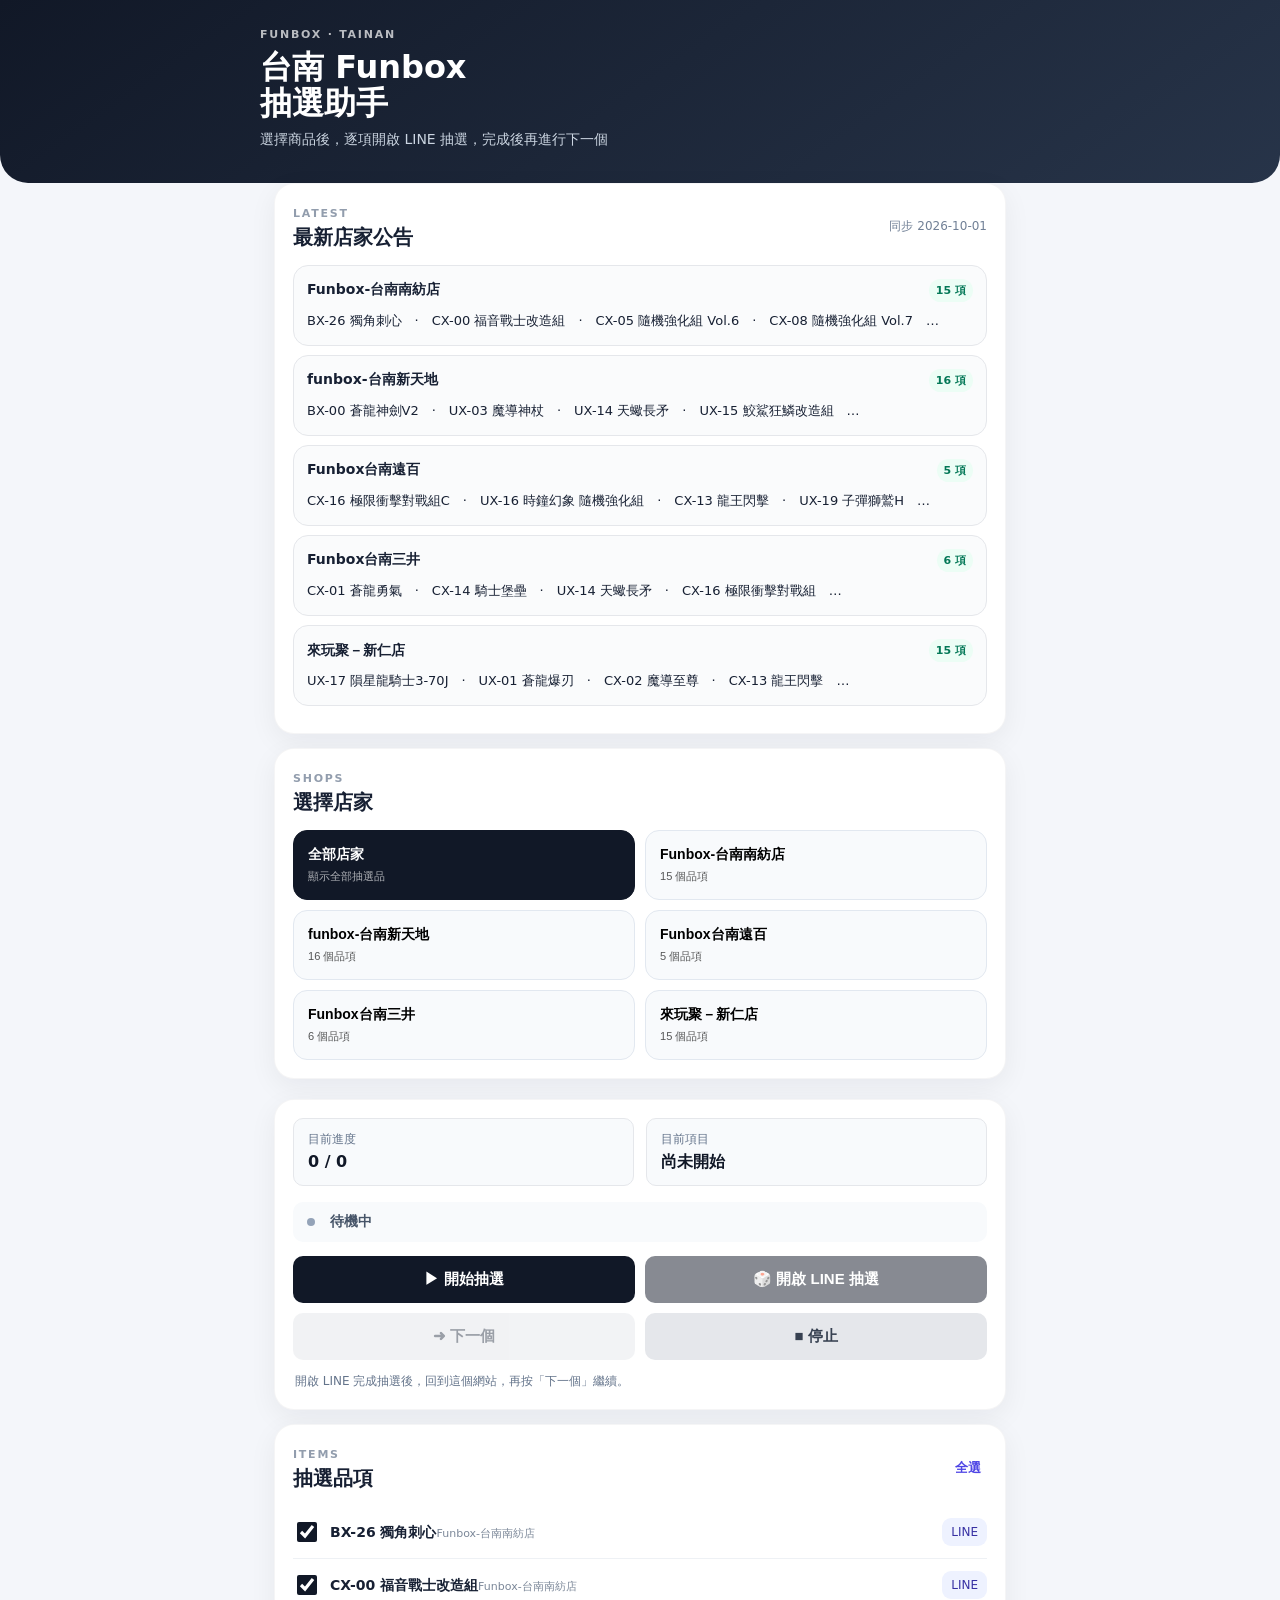
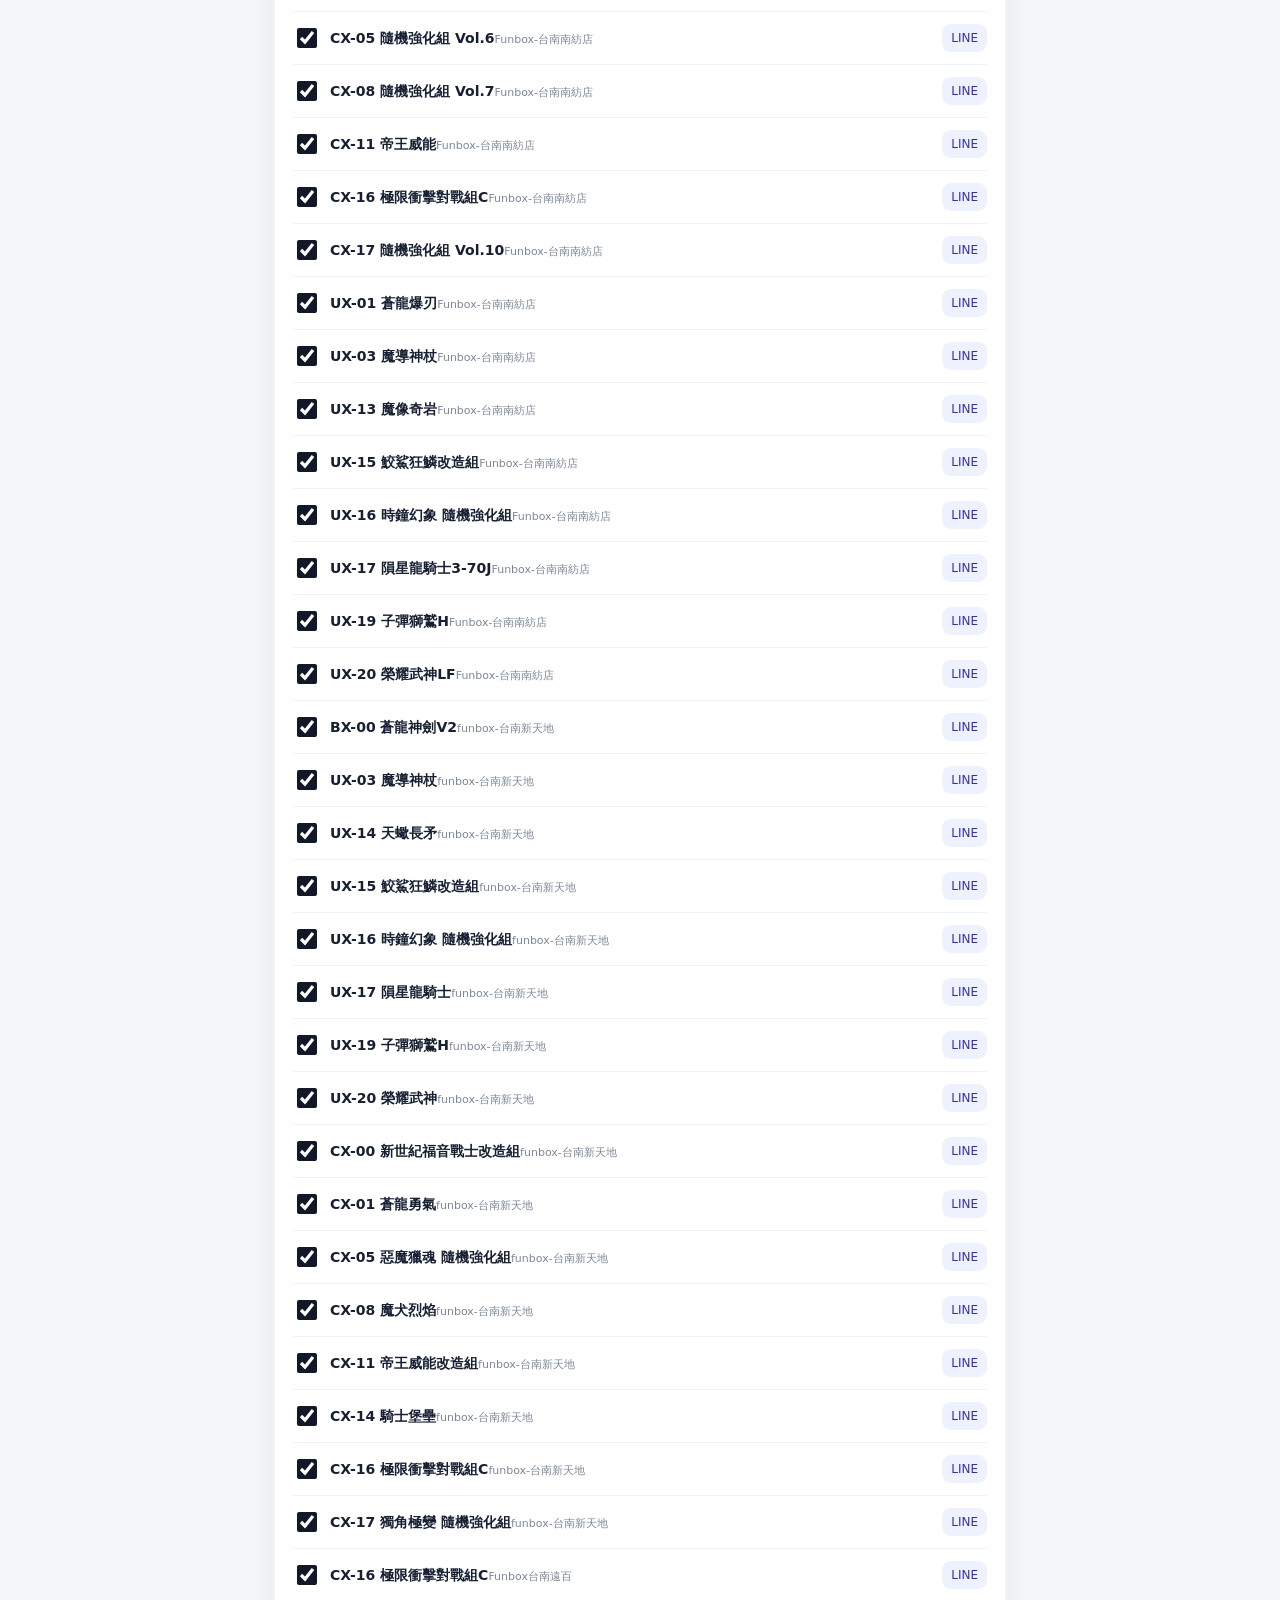
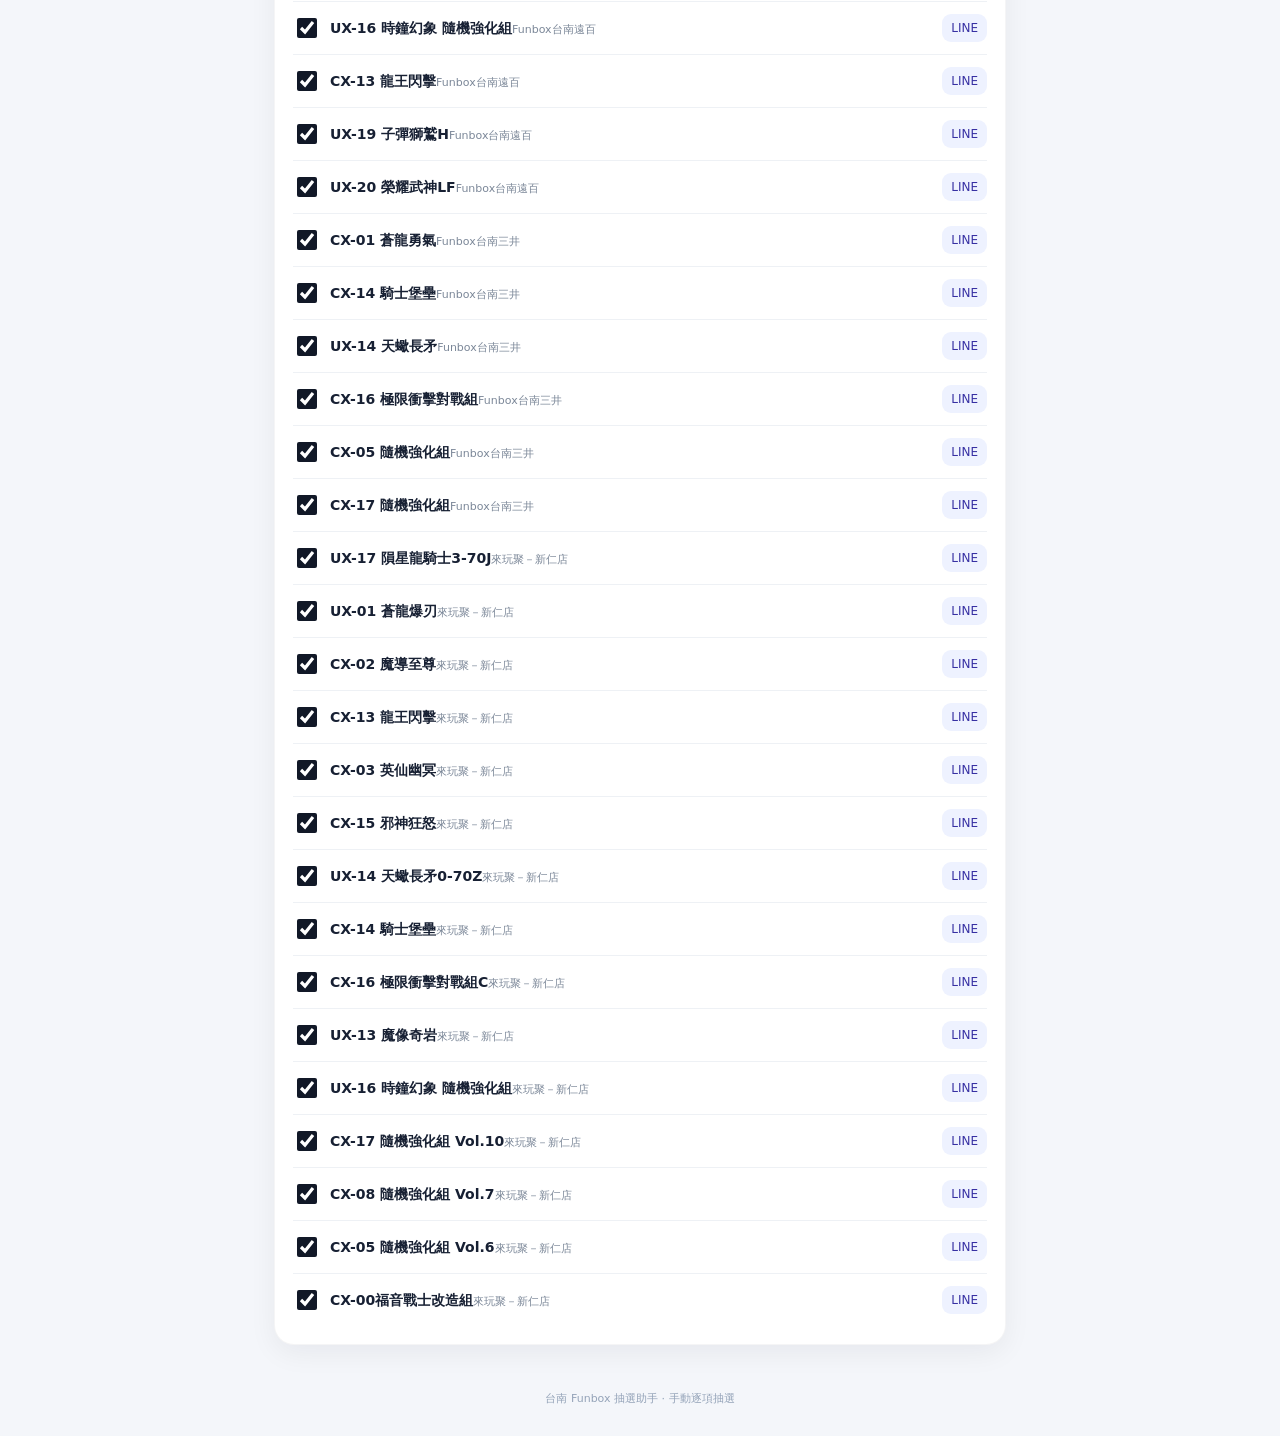
==== index.html @ a9aaa567 "Update index.html" ====
<!doctype html>
<html lang="zh-Hant">
<head>
<meta charset="utf-8">
<meta name="viewport" content="width=device-width,initial-scale=1,viewport-fit=cover">
<meta name="theme-color" content="#111827">
<title>台南 Funbox 抽選助手</title>
<link rel="stylesheet" href="assets/style.css">
</head>

<body>

<header class="hero">
  <div class="hero-inner">
    <div class="eyebrow">FUNBOX · TAINAN</div>
    <h1>台南 Funbox<br>抽選助手</h1>
    <p>選擇商品後，逐項開啟 LINE 抽選，完成後再進行下一個</p>
  </div>
</header>

<main>

  <!-- 最新公告 -->
  <section class="notice card">
    <div class="section-title">
      <div>
        <span class="kicker">LATEST</span>
        <h2>最新店家公告</h2>
      </div>
      <span id="lastSync" class="sync">讀取中…</span>
    </div>

    <div id="posts"></div>
  </section>


  <!-- 選擇店家 -->
  <section class="card">
    <div class="section-title">
      <div>
        <span class="kicker">SHOPS</span>
        <h2>選擇店家</h2>
      </div>
    </div>

    <div id="shops" class="shop-grid"></div>
  </section>


  <!-- 抽選控制區 -->
  <section class="control card">

    <div class="progress-row">

      <div>
        <span class="muted">目前進度</span>
        <strong id="progress">0 / 0</strong>
      </div>

      <div>
        <span class="muted">目前項目</span>
        <strong id="current">尚未開始</strong>
      </div>

    </div>


    <div class="status" id="status">
      <span class="dot"></span>
      待機中
    </div>


    <!-- 目前正在抽的商品 -->
    <div id="currentItem" class="current-item" hidden>

      <span class="current-label">現在要抽</span>

      <strong id="currentName">
        尚未開始
      </strong>

    </div>


    <div class="actions">

      <button id="start" class="primary">
        ▶ 開始抽選
      </button>

      <button id="openCurrent" class="primary" disabled>
        🎲 開啟 LINE 抽選
      </button>

      <button id="next" class="secondary" disabled>
        ➜ 下一個
      </button>

      <button id="stop" class="secondary">
        ■ 停止
      </button>

    </div>


    <p class="hint">
      開啟 LINE 完成抽選後，回到這個網站，再按「下一個」繼續。
    </p>

  </section>


  <!-- 商品 -->
  <section class="card">

    <div class="section-title">

      <div>
        <span class="kicker">ITEMS</span>
        <h2>抽選品項</h2>
      </div>

      <button id="selectAll" class="text-btn">
        全選
      </button>

    </div>

    <div id="items"></div>

  </section>

</main>


<footer>
  台南 Funbox 抽選助手 · 手動逐項抽選
</footer>


<script src="assets/app.js"></script>

</body>
</html>
---- assets/style.css ----
*{box-sizing:border-box} 
 
:root{ 
  font-family:system-ui,-apple-system,BlinkMacSystemFont, 
  "Noto Sans TC","Microsoft JhengHei",sans-serif; 
  color:#172033; 
  background:#f4f6fa 
} 
 
body{ 
  margin:0; 
  min-height:100vh 
} 
 
 
/* ========================= 
   Hero 
========================= */ 
 
.hero{ 
  background:linear-gradient(145deg,#111827 0%,#273449 100%); 
  color:#fff; 
  padding:calc(28px + env(safe-area-inset-top)) 18px 34px; 
  border-radius:0 0 28px 28px 
} 
 
.hero-inner{ 
  max-width:760px; 
  margin:auto 
} 
 
.hero-top{ 
  display:flex; 
  align-items:flex-start; 
  justify-content:space-between; 
  gap:20px 
} 
 
.eyebrow,.kicker{ 
  font-size:11px; 
  letter-spacing:.16em; 
  font-weight:800; 
  opacity:.7 
} 
 
.hero h1{ 
  font-size:32px; 
  line-height:1.12; 
  margin:9px 0 
} 
 
.hero p{ 
  margin:0; 
  color:#cbd5e1; 
  font-size:14px 
} 
 
 
/* ========================= 
   新增貼文按鈕 
========================= */ 
 
.add-post-btn{ 
  border:1px solid rgba(255,255,255,.22); 
  background:rgba(255,255,255,.1); 
  color:#fff; 
  border-radius:12px; 
  padding:10px 13px; 
  font-size:13px; 
  font-weight:800; 
  cursor:pointer; 
  white-space:nowrap; 
  transition:.2s 
} 
 
.add-post-btn:hover{ 
  background:rgba(255,255,255,.18); 
  transform:translateY(-1px) 
} 
 
.add-post-btn:active{ 
  transform:translateY(0) 
} 
 
 
/* ========================= 
   Main 
========================= */ 
 
main{ 
  max-width:760px; 
  margin:-14px auto 0; 
  padding:0 14px 32px 
} 
 
.card{ 
  background:#fff; 
  border-radius:20px; 
  padding:18px; 
  margin:14px 0; 
  box-shadow:0 8px 28px rgba(15,23,42,.06); 
  border:1px solid rgba(15,23,42,.04) 
} 
 
.section-title{ 
  display:flex; 
  align-items:center; 
  justify-content:space-between; 
  gap:10px; 
  margin-bottom:14px 
} 
 
.section-title h2{ 
  font-size:20px; 
  margin:3px 0 0 
} 
 
.kicker{ 
  color:#64748b 
} 
 
.sync,.muted,.hint{ 
  color:#718096; 
  font-size:12px 
} 
 
 
/* ========================= 
   店家 
========================= */ 
 
.shop-grid{ 
  display:grid; 
  grid-template-columns:1fr 1fr; 
  gap:10px 
} 
 
.shop-btn{ 
  border:1px solid #e2e8f0; 
  background:#f8fafc; 
  border-radius:14px; 
  padding:14px; 
  text-align:left; 
  cursor:pointer; 
  min-height:70px 
} 
 
.shop-btn.active{ 
  border-color:#111827; 
  background:#111827; 
  color:#fff 
} 
 
.shop-btn strong{ 
  display:block; 
  font-size:14px 
} 
 
.shop-btn small{ 
  display:block; 
  margin-top:5px; 
  opacity:.65 
} 
 
 
/* ========================= 
   Facebook 貼文 
========================= */ 
 
.post{ 
  border:1px solid #e5e7eb; 
  border-radius:15px; 
  padding:13px; 
  margin:9px 0; 
  background:#fafbfc 
} 
 
.post-head{ 
  display:flex; 
  justify-content:space-between; 
  gap:8px; 
  align-items:center 
} 
 
.post-head strong{ 
  font-size:14px 
} 
 
.badge{ 
  font-size:11px; 
  padding:4px 7px; 
  border-radius:999px; 
  background:#ecfdf5; 
  color:#047857; 
  font-weight:700; 
  white-space:nowrap 
} 
 
.post-content{ 
  margin-top:10px; 
  font-size:14px; 
  line-height:1.7; 
  white-space:pre-wrap; 
  word-break:break-word 
} 
 
.post-image{ 
  display:block; 
  width:100%; 
  max-height:420px; 
  object-fit:cover; 
  border-radius:12px; 
  margin-top:12px 
} 
 
.facebook-link{ 
  display:inline-block; 
  margin-top:12px; 
  text-decoration:none; 
  background:#eef2ff; 
  color:#3730a3; 
  padding:8px 11px; 
  border-radius:9px; 
  font-size:12px; 
  font-weight:700 
} 
 
.facebook-link:hover{ 
  background:#e0e7ff 
} 
 
.post-items{ 
  margin-top:8px; 
  font-size:13px; 
  line-height:1.7 
} 
 
 
/* ========================= 
   抽選品項 
========================= */ 
 
.item{ 
  display:flex; 
  gap:10px; 
  align-items:center; 
  border-bottom:1px solid #eef1f5; 
  padding:12px 0 
} 
 
.item:last-child{ 
  border-bottom:0 
} 
 
.item input{ 
  width:20px; 
  height:20px; 
  accent-color:#111827 
} 
 
.item-main{ 
  flex:1; 
  min-width:0 
} 
 
.item-name{ 
  font-size:14px; 
  font-weight:700 
} 
 
.item-shop{ 
  font-size:11px; 
  color:#7b8798; 
  margin-top:2px 
} 
 
.line-link{ 
  font-size:12px; 
  text-decoration:none; 
  background:#eef2ff; 
  color:#3730a3; 
  padding:7px 9px; 
  border-radius:9px; 
  white-space:nowrap 
} 
 
.text-btn{ 
  border:0; 
  background:none; 
  color:#4f46e5; 
  font-weight:700; 
  cursor:pointer 
} 
 
 
/* ========================= 
   抽選控制 
========================= */ 
 
.progress-row{ 
  display:grid; 
  grid-template-columns:1fr 1.5fr; 
  gap:12px 
} 
 
.progress-row strong{ 
  display:block; 
  font-size:15px; 
  margin-top:4px; 
  white-space:nowrap; 
  overflow:hidden; 
  text-overflow:ellipsis 
} 
 
.status{ 
  margin:16px 0; 
  padding:11px 12px; 
  background:#f8fafc; 
  border-radius:12px; 
  font-size:13px; 
  font-weight:700 
} 
 
.dot{ 
  display:inline-block; 
  width:8px; 
  height:8px; 
  border-radius:50%; 
  background:#94a3b8; 
  margin-right:7px 
} 
 
.running .dot{ 
  background:#10b981 
} 
 
.actions{ 
  display:grid; 
  grid-template-columns:1fr 92px; 
  gap:9px 
} 
 
.actions button{ 
  border:0; 
  border-radius:13px; 
  padding:14px; 
  font-size:15px; 
  font-weight:800; 
  cursor:pointer 
} 
 
.primary{ 
  background:#111827; 
  color:#fff 
} 
 
.secondary{ 
  background:#e9edf3; 
  color:#334155 
} 
 
.hint{ 
  line-height:1.6; 
  margin-bottom:0 
} 
 
 
/* ========================= 
   Footer 
========================= */ 
 
footer{ 
  text-align:center; 
  padding:0 18px 30px; 
  color:#94a3b8; 
  font-size:11px 
} 
 
 
/* ========================= 
   新增貼文 Modal 
========================= */ 
 
.modal{ 
  position:fixed; 
  inset:0; 
  z-index:1000; 
  display:none; 
  align-items:center; 
  justify-content:center; 
  padding:18px 
} 
 
.modal.show{ 
  display:flex 
} 
 
.modal-backdrop{ 
  position:absolute; 
  inset:0; 
  background:rgba(15,23,42,.62); 
  backdrop-filter:blur(4px) 
} 
 
.modal-box{ 
  position:relative; 
  width:min(100%,520px); 
  max-height:90vh; 
  overflow:auto; 
  background:#fff; 
  border-radius:22px; 
  padding:20px; 
  box-shadow:0 25px 80px rgba(15,23,42,.28); 
  animation:modalIn .18s ease-out 
} 
 
@keyframes modalIn{ 
  from{ 
    opacity:0; 
    transform:translateY(10px) scale(.98) 
  } 
 
  to{ 
    opacity:1; 
    transform:translateY(0) scale(1) 
  } 
} 
 
.modal-header{ 
  display:flex; 
  align-items:flex-start; 
  justify-content:space-between; 
  gap:12px; 
  margin-bottom:18px 
} 
 
.modal-header h2{ 
  margin:4px 0 0; 
  font-size:21px 
} 
 
.modal-close{ 
  border:0; 
  background:#f1f5f9; 
  color:#334155; 
  width:36px; 
  height:36px; 
  border-radius:10px; 
  font-size:25px; 
  line-height:1; 
  cursor:pointer 
} 
 
#postForm{ 
  display:flex; 
  flex-direction:column; 
  gap:14px 
} 
 
#postForm label{ 
  display:flex; 
  flex-direction:column; 
  gap:7px 
} 
 
#postForm label span{ 
  font-size:13px; 
  font-weight:800; 
  color:#334155 
} 
 
#postForm input, 
#postForm select, 
#postForm textarea{ 
  width:100%; 
  border:1px solid #dbe1ea; 
  background:#f8fafc; 
  color:#172033; 
  border-radius:11px; 
  padding:11px 12px; 
  font:inherit; 
  font-size:14px; 
  outline:none 
} 
 
#postForm textarea{ 
  resize:vertical; 
  min-height:130px; 
  line-height:1.6 
} 
 
#postForm input:focus, 
#postForm select:focus, 
#postForm textarea:focus{ 
  border-color:#64748b; 
  background:#fff; 
  box-shadow:0 0 0 3px rgba(100,116,139,.1) 
} 
 
.modal-actions{ 
  display:grid; 
  grid-template-columns:1fr 1fr; 
  gap:9px; 
  margin-top:4px 
} 
 
.modal-actions button{ 
  border:0; 
  border-radius:12px; 
  padding:13px; 
  font-size:14px; 
  font-weight:800; 
  cursor:pointer 
} 
 
 
/* ========================= 
   手機版 
========================= */ 
 
@media(max-width:600px){ 
 
  .hero-top{ 
    flex-direction:column; 
    gap:16px 
  } 
 
  .add-post-btn{ 
    align-self:flex-start 
  } 
 
} 
 
@media(max-width:430px){ 
 
  .hero h1{ 
    font-size:29px 
  } 
 
  .shop-grid{ 
    grid-template-columns:1fr 
  } 
 
  .card{ 
    padding:15px 
  } 
 
  .line-link{ 
    padding:6px 7px 
  } 
 
  .modal{ 
    padding:10px 
  } 
 
  .modal-box{ 
    border-radius:18px; 
    padding:16px 
  } 
 
} 
/* ========================= 
   簡潔版抽選品項 
========================= */ 
 
.simple-items { 
  display: flex; 
  flex-direction: column; 
  gap: 8px; 
} 
 
/* 單一品項 */ 
.simple-items label, 
.simple-items .item { 
  display: flex; 
  align-items: center; 
  gap: 12px; 
 
  padding: 13px 15px; 
 
  background: #f8fafc; 
  border: 1px solid #e5e7eb; 
  border-radius: 10px; 
 
  cursor: pointer; 
 
  transition: 
    background .15s ease, 
    border-color .15s ease; 
} 
 
/* 滑鼠移上去 */ 
.simple-items label:hover, 
.simple-items .item:hover { 
  background: #f1f5f9; 
  border-color: #cbd5e1; 
} 
 
/* Checkbox */ 
.simple-items input[type="checkbox"] { 
  width: 18px; 
  height: 18px; 
 
  margin: 0; 
 
  cursor: pointer; 
  accent-color: #111827; 
} 
 
/* 品項名稱 */ 
.simple-items label span, 
.simple-items .item span { 
  font-size: 15px; 
  font-weight: 500; 
  color: #1f2937; 
 
  line-height: 1.4; 
} 
 
/* 已選取 */ 
.simple-items label:has(input:checked), 
.simple-items .item:has(input:checked) { 
  background: #f1f5f9; 
  border-color: #94a3b8; 
} 
 
 
/* ========================= 
   自動抽選區塊 
========================= */ 
 
.control.card { 
  margin-top: 20px; 
} 
 
.control .section-title { 
  margin-bottom: 18px; 
} 
 
 
/* 進度資訊 */ 
.progress-row { 
  display: grid; 
  grid-template-columns: 1fr 1fr; 
  gap: 12px; 
  margin-bottom: 15px; 
} 
 
.progress-row > div { 
  padding: 12px 14px; 
  background: #f8fafc; 
  border-radius: 10px; 
  border: 1px solid #e5e7eb; 
} 
 
.progress-row .muted { 
  display: block; 
  font-size: 12px; 
  color: #64748b; 
  margin-bottom: 4px; 
} 
 
.progress-row strong { 
  display: block; 
  font-size: 16px; 
  color: #111827; 
} 
 
 
/* 狀態 */ 
.status { 
  display: flex; 
  align-items: center; 
  gap: 8px; 
 
  padding: 11px 14px; 
 
  background: #f8fafc; 
  border-radius: 10px; 
 
  font-size: 14px; 
  color: #475569; 
 
  margin-bottom: 14px; 
} 
 
.status .dot { 
  width: 8px; 
  height: 8px; 
  border-radius: 50%; 
  background: #94a3b8; 
} 
 
 
/* 按鈕 */ 
.actions { 
  display: grid; 
  grid-template-columns: 1fr 1fr; 
  gap: 10px; 
} 
 
.actions button { 
  min-height: 46px; 
  border-radius: 10px; 
  border: none; 
 
  font-size: 15px; 
  font-weight: 600; 
 
  cursor: pointer; 
} 
 
.actions .primary { 
  background: #111827; 
  color: white; 
} 
 
.actions .secondary { 
  background: #e5e7eb; 
  color: #374151; 
} 
 
.actions button:disabled { 
  opacity: .5; 
  cursor: not-allowed; 
} 
 
 
/* 提示文字 */ 
.hint { 
  margin: 12px 2px 0; 
 
  font-size: 12px; 
  line-height: 1.6; 
 
  color: #64748b; 
} 
 
 
/* ========================= 
   手機版 
========================= */ 
 
@media (max-width: 600px) { 
 
  .progress-row { 
    grid-template-columns: 1fr 1fr; 
  } 
 
  .actions { 
    grid-template-columns: 1fr; 
  } 
 
  .simple-items label, 
  .simple-items .item { 
    padding: 12px; 
  } 
 
}
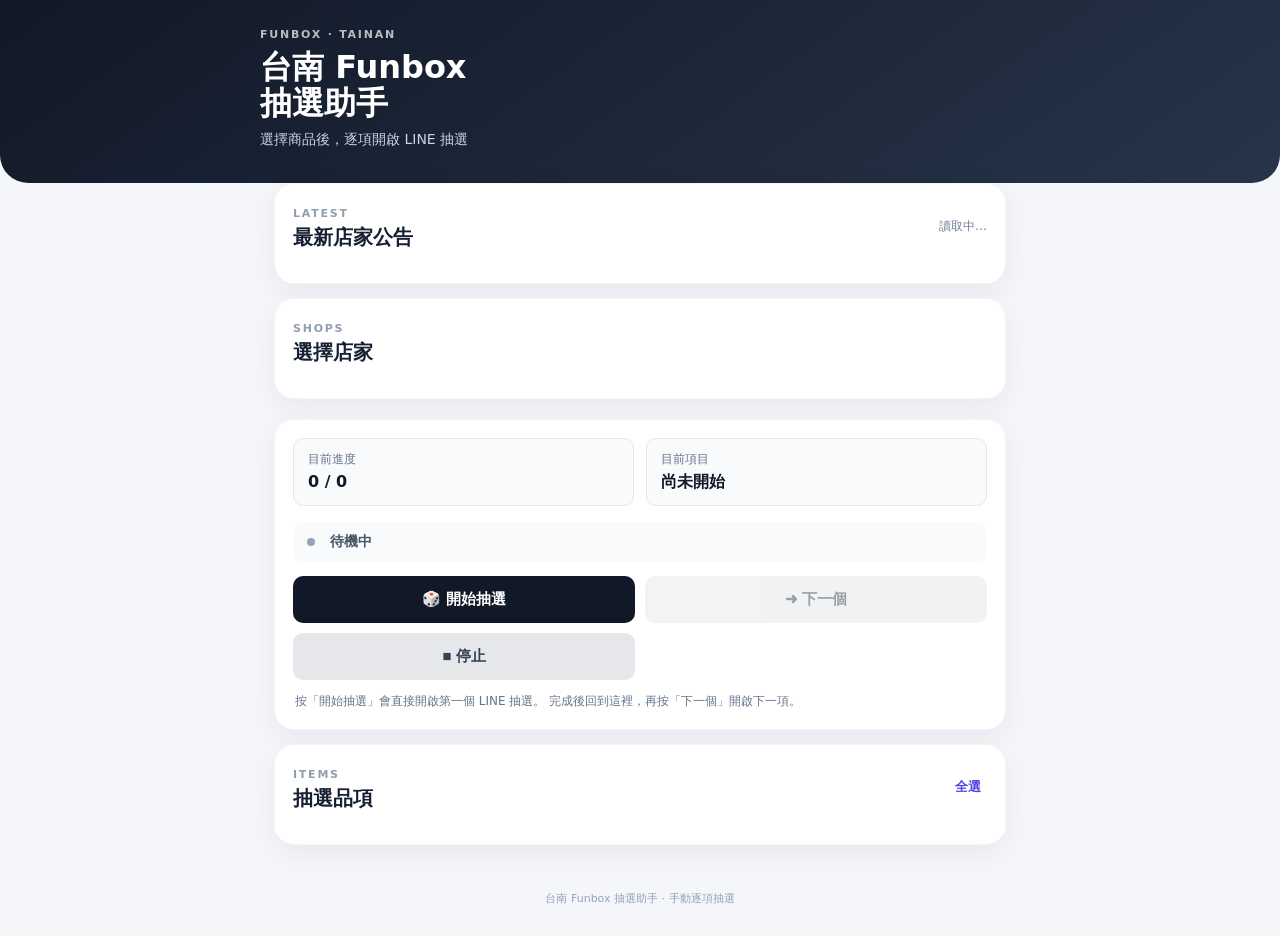
==== commit e9059c13: "Update index.html" ====
--- a/index.html
+++ b/index.html
@@ -1,145 +1,277 @@
 <!doctype html>
 <html lang="zh-Hant">
+
 <head>
-<meta charset="utf-8">
-<meta name="viewport" content="width=device-width,initial-scale=1,viewport-fit=cover">
-<meta name="theme-color" content="#111827">
-<title>台南 Funbox 抽選助手</title>
-<link rel="stylesheet" href="assets/style.css">
+  <meta charset="utf-8">
+
+  <meta
+    name="viewport"
+    content="width=device-width,initial-scale=1,viewport-fit=cover"
+  >
+
+  <meta name="theme-color" content="#111827">
+
+  <title>台南 Funbox 抽選助手</title>
+
+  <link rel="stylesheet" href="assets/style.css">
 </head>
 
+
 <body>
 
-<header class="hero">
-  <div class="hero-inner">
-    <div class="eyebrow">FUNBOX · TAINAN</div>
-    <h1>台南 Funbox<br>抽選助手</h1>
-    <p>選擇商品後，逐項開啟 LINE 抽選，完成後再進行下一個</p>
-  </div>
-</header>
-
-<main>
-
-  <!-- 最新公告 -->
-  <section class="notice card">
-    <div class="section-title">
-      <div>
-        <span class="kicker">LATEST</span>
-        <h2>最新店家公告</h2>
-      </div>
-      <span id="lastSync" class="sync">讀取中…</span>
+  <!-- =========================
+       頂部
+  ========================== -->
+  <header class="hero">
+
+    <div class="hero-inner">
+
+      <div class="eyebrow">
+        FUNBOX · TAINAN
+      </div>
+
+      <h1>
+        台南 Funbox<br>
+        抽選助手
+      </h1>
+
+      <p>
+        選擇商品後，逐項開啟 LINE 抽選
+      </p>
+
     </div>
 
-    <div id="posts"></div>
-  </section>
-
-
-  <!-- 選擇店家 -->
-  <section class="card">
-    <div class="section-title">
-      <div>
-        <span class="kicker">SHOPS</span>
-        <h2>選擇店家</h2>
-      </div>
-    </div>
-
-    <div id="shops" class="shop-grid"></div>
-  </section>
-
-
-  <!-- 抽選控制區 -->
-  <section class="control card">
-
-    <div class="progress-row">
-
-      <div>
-        <span class="muted">目前進度</span>
-        <strong id="progress">0 / 0</strong>
-      </div>
-
-      <div>
-        <span class="muted">目前項目</span>
-        <strong id="current">尚未開始</strong>
-      </div>
-
-    </div>
-
-
-    <div class="status" id="status">
-      <span class="dot"></span>
-      待機中
-    </div>
-
-
-    <!-- 目前正在抽的商品 -->
-    <div id="currentItem" class="current-item" hidden>
-
-      <span class="current-label">現在要抽</span>
-
-      <strong id="currentName">
-        尚未開始
-      </strong>
-
-    </div>
-
-
-    <div class="actions">
-
-      <button id="start" class="primary">
-        ▶ 開始抽選
-      </button>
-
-      <button id="openCurrent" class="primary" disabled>
-        🎲 開啟 LINE 抽選
-      </button>
-
-      <button id="next" class="secondary" disabled>
-        ➜ 下一個
-      </button>
-
-      <button id="stop" class="secondary">
-        ■ 停止
-      </button>
-
-    </div>
-
-
-    <p class="hint">
-      開啟 LINE 完成抽選後，回到這個網站，再按「下一個」繼續。
-    </p>
-
-  </section>
-
-
-  <!-- 商品 -->
-  <section class="card">
-
-    <div class="section-title">
-
-      <div>
-        <span class="kicker">ITEMS</span>
-        <h2>抽選品項</h2>
-      </div>
-
-      <button id="selectAll" class="text-btn">
-        全選
-      </button>
-
-    </div>
-
-    <div id="items"></div>
-
-  </section>
-
-</main>
-
-
-<footer>
-  台南 Funbox 抽選助手 · 手動逐項抽選
-</footer>
-
-
-<script src="assets/app.js"></script>
+  </header>
+
+
+
+  <main>
+
+
+    <!-- =========================
+         最新店家公告
+    ========================== -->
+    <section class="notice card">
+
+      <div class="section-title">
+
+        <div>
+          <span class="kicker">
+            LATEST
+          </span>
+
+          <h2>
+            最新店家公告
+          </h2>
+        </div>
+
+        <span
+          id="lastSync"
+          class="sync"
+        >
+          讀取中…
+        </span>
+
+      </div>
+
+
+      <div id="posts"></div>
+
+    </section>
+
+
+
+    <!-- =========================
+         選擇店家
+    ========================== -->
+    <section class="card">
+
+      <div class="section-title">
+
+        <div>
+          <span class="kicker">
+            SHOPS
+          </span>
+
+          <h2>
+            選擇店家
+          </h2>
+        </div>
+
+      </div>
+
+
+      <div
+        id="shops"
+        class="shop-grid"
+      ></div>
+
+    </section>
+
+
+
+    <!-- =========================
+         抽選控制區
+    ========================== -->
+    <section class="control card">
+
+
+      <!-- 進度 -->
+      <div class="progress-row">
+
+        <div>
+
+          <span class="muted">
+            目前進度
+          </span>
+
+          <strong id="progress">
+            0 / 0
+          </strong>
+
+        </div>
+
+
+        <div>
+
+          <span class="muted">
+            目前項目
+          </span>
+
+          <strong id="current">
+            尚未開始
+          </strong>
+
+        </div>
+
+      </div>
+
+
+
+      <!-- 狀態 -->
+      <div
+        class="status"
+        id="status"
+      >
+
+        <span class="dot"></span>
+
+        待機中
+
+      </div>
+
+
+
+      <!-- 操作按鈕 -->
+      <div class="actions">
+
+
+        <!--
+          按這顆：
+          直接開第一個 LINE
+        -->
+        <button
+          id="start"
+          class="primary"
+        >
+          🎲 開始抽選
+        </button>
+
+
+        <!--
+          回到網站後：
+          按這顆直接開下一個 LINE
+        -->
+        <button
+          id="next"
+          class="secondary"
+          disabled
+        >
+          ➜ 下一個
+        </button>
+
+
+        <!-- 停止目前流程 -->
+        <button
+          id="stop"
+          class="secondary"
+        >
+          ■ 停止
+        </button>
+
+      </div>
+
+
+
+      <!-- 使用說明 -->
+      <p class="hint">
+
+        按「開始抽選」會直接開啟第一個 LINE 抽選。
+        完成後回到這裡，再按「下一個」開啟下一項。
+
+      </p>
+
+    </section>
+
+
+
+    <!-- =========================
+         抽選品項
+    ========================== -->
+    <section class="card">
+
+
+      <div class="section-title">
+
+        <div>
+
+          <span class="kicker">
+            ITEMS
+          </span>
+
+          <h2>
+            抽選品項
+          </h2>
+
+        </div>
+
+
+        <button
+          id="selectAll"
+          class="text-btn"
+        >
+          全選
+        </button>
+
+      </div>
+
+
+
+      <div id="items"></div>
+
+    </section>
+
+
+  </main>
+
+
+
+  <!-- =========================
+       頁尾
+  ========================== -->
+  <footer>
+
+    台南 Funbox 抽選助手 · 手動逐項抽選
+
+  </footer>
+
+
+
+  <!-- =========================
+       JavaScript
+  ========================== -->
+  <script src="assets/app.js"></script>
 
 </body>
+
 </html>
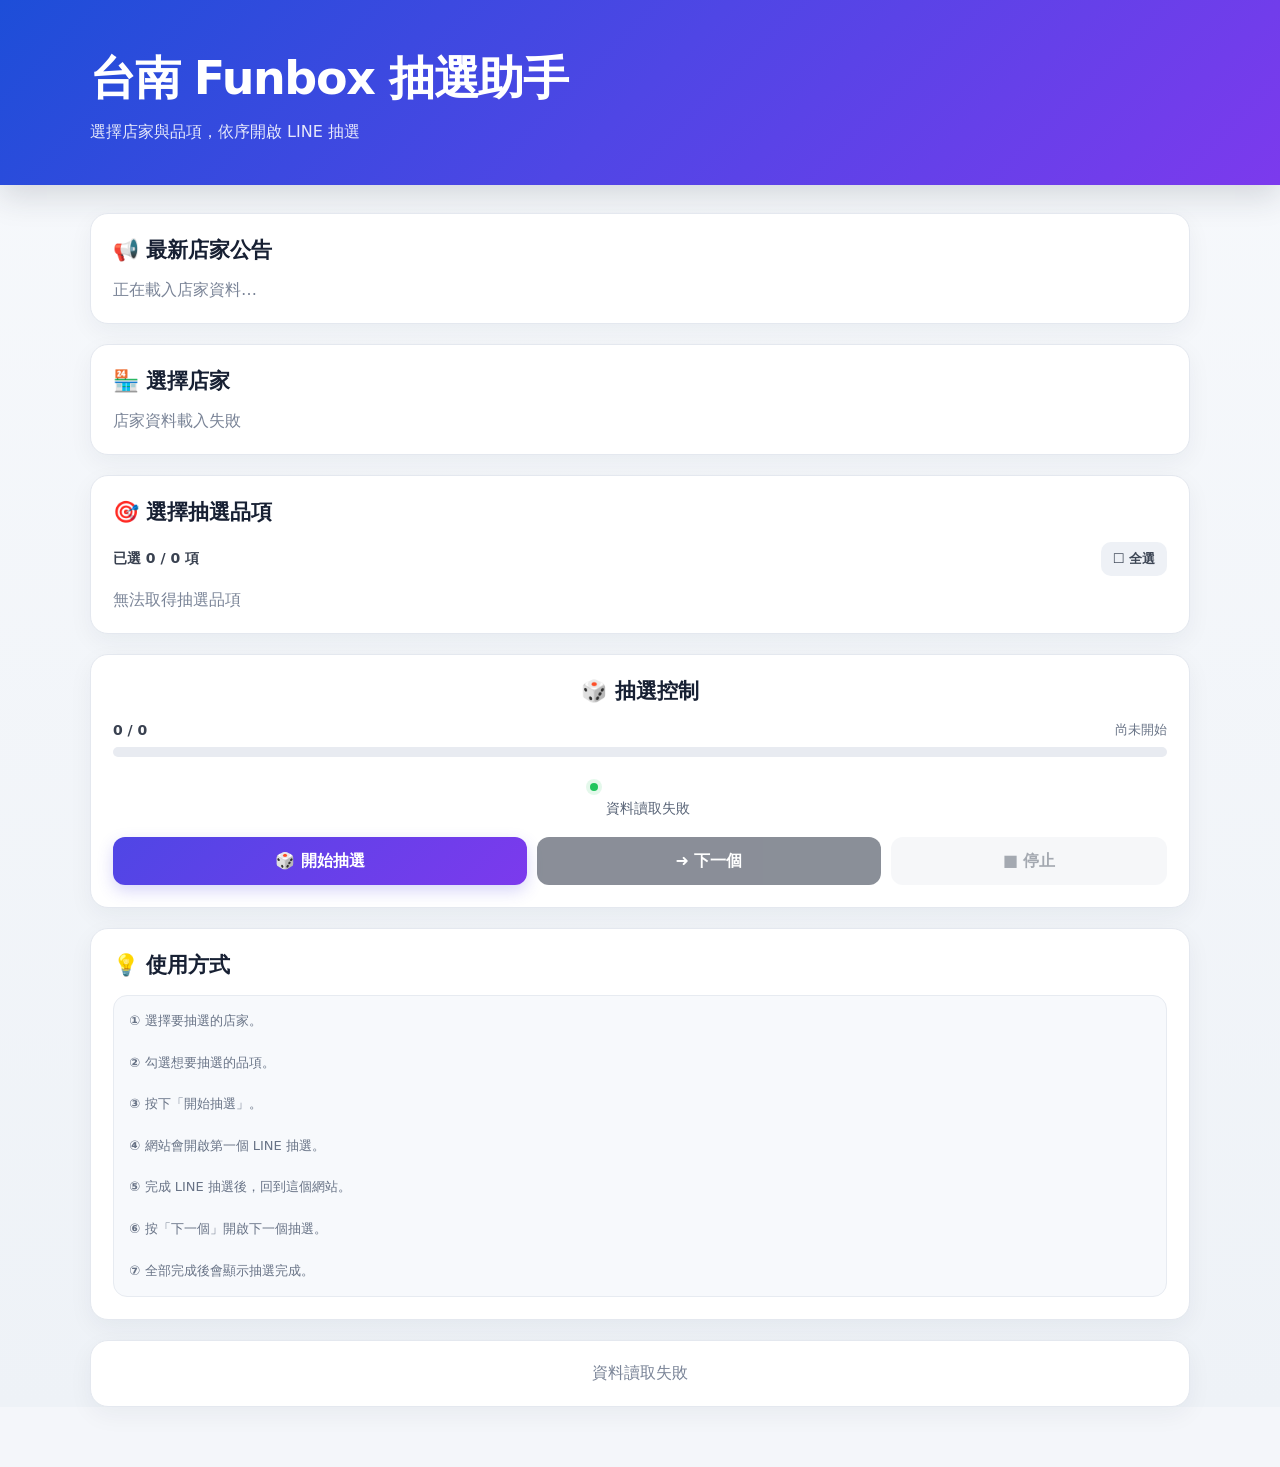
==== commit bfdab5d3: "Update index.html" ====
--- a/index.html
+++ b/index.html
@@ -1,276 +1,345 @@
-<!doctype html>
+<!DOCTYPE html>
 <html lang="zh-Hant">
 
 <head>
-  <meta charset="utf-8">
-
-  <meta
-    name="viewport"
-    content="width=device-width,initial-scale=1,viewport-fit=cover"
-  >
-
-  <meta name="theme-color" content="#111827">
-
-  <title>台南 Funbox 抽選助手</title>
-
-  <link rel="stylesheet" href="assets/style.css">
+
+    <meta charset="UTF-8">
+
+    <meta
+        name="viewport"
+        content="width=device-width, initial-scale=1.0"
+    >
+
+    <meta
+        name="theme-color"
+        content="#4f46e5"
+    >
+
+    <meta
+        name="description"
+        content="台南 Funbox 抽選助手，快速整理各店家 LINE 抽選連結。"
+    >
+
+    <title>台南 Funbox 抽選助手</title>
+
+    <link
+        rel="stylesheet"
+        href="assets/style.css"
+    >
+
 </head>
 
 
 <body>
 
-  <!-- =========================
-       頂部
-  ========================== -->
-  <header class="hero">
-
-    <div class="hero-inner">
-
-      <div class="eyebrow">
-        FUNBOX · TAINAN
-      </div>
-
-      <h1>
-        台南 Funbox<br>
-        抽選助手
-      </h1>
-
-      <p>
-        選擇商品後，逐項開啟 LINE 抽選
-      </p>
-
-    </div>
-
-  </header>
-
-
-
-  <main>
-
-
-    <!-- =========================
-         最新店家公告
-    ========================== -->
-    <section class="notice card">
-
-      <div class="section-title">
-
-        <div>
-          <span class="kicker">
-            LATEST
-          </span>
-
-          <h2>
-            最新店家公告
-          </h2>
+
+    <!-- =====================================================
+         Hero
+    ====================================================== -->
+
+    <header class="hero">
+
+        <div class="hero-inner">
+
+            <h1>
+                台南 Funbox 抽選助手
+            </h1>
+
+            <p>
+                選擇店家與品項，依序開啟 LINE 抽選
+            </p>
+
         </div>
 
-        <span
-          id="lastSync"
-          class="sync"
-        >
-          讀取中…
-        </span>
-
-      </div>
-
-
-      <div id="posts"></div>
-
-    </section>
-
-
-
-    <!-- =========================
-         選擇店家
-    ========================== -->
-    <section class="card">
-
-      <div class="section-title">
-
-        <div>
-          <span class="kicker">
-            SHOPS
-          </span>
-
-          <h2>
-            選擇店家
-          </h2>
-        </div>
-
-      </div>
-
-
-      <div
-        id="shops"
-        class="shop-grid"
-      ></div>
-
-    </section>
-
-
-
-    <!-- =========================
-         抽選控制區
-    ========================== -->
-    <section class="control card">
-
-
-      <!-- 進度 -->
-      <div class="progress-row">
-
-        <div>
-
-          <span class="muted">
-            目前進度
-          </span>
-
-          <strong id="progress">
-            0 / 0
-          </strong>
-
-        </div>
-
-
-        <div>
-
-          <span class="muted">
-            目前項目
-          </span>
-
-          <strong id="current">
-            尚未開始
-          </strong>
-
-        </div>
-
-      </div>
-
-
-
-      <!-- 狀態 -->
-      <div
-        class="status"
-        id="status"
-      >
-
-        <span class="dot"></span>
-
-        待機中
-
-      </div>
-
-
-
-      <!-- 操作按鈕 -->
-      <div class="actions">
-
-
-        <!--
-          按這顆：
-          直接開第一個 LINE
-        -->
-        <button
-          id="start"
-          class="primary"
-        >
-          🎲 開始抽選
-        </button>
-
-
-        <!--
-          回到網站後：
-          按這顆直接開下一個 LINE
-        -->
-        <button
-          id="next"
-          class="secondary"
-          disabled
-        >
-          ➜ 下一個
-        </button>
-
-
-        <!-- 停止目前流程 -->
-        <button
-          id="stop"
-          class="secondary"
-        >
-          ■ 停止
-        </button>
-
-      </div>
-
-
-
-      <!-- 使用說明 -->
-      <p class="hint">
-
-        按「開始抽選」會直接開啟第一個 LINE 抽選。
-        完成後回到這裡，再按「下一個」開啟下一項。
-
-      </p>
-
-    </section>
-
-
-
-    <!-- =========================
-         抽選品項
-    ========================== -->
-    <section class="card">
-
-
-      <div class="section-title">
-
-        <div>
-
-          <span class="kicker">
-            ITEMS
-          </span>
-
-          <h2>
-            抽選品項
-          </h2>
-
-        </div>
-
-
-        <button
-          id="selectAll"
-          class="text-btn"
-        >
-          全選
-        </button>
-
-      </div>
-
-
-
-      <div id="items"></div>
-
-    </section>
-
-
-  </main>
-
-
-
-  <!-- =========================
-       頁尾
-  ========================== -->
-  <footer>
-
-    台南 Funbox 抽選助手 · 手動逐項抽選
-
-  </footer>
-
-
-
-  <!-- =========================
-       JavaScript
-  ========================== -->
-  <script src="assets/app.js"></script>
+    </header>
+
+
+    <!-- =====================================================
+         Main
+    ====================================================== -->
+
+    <main>
+
+
+        <!-- =================================================
+             最新店家公告
+        ================================================== -->
+
+        <section class="section">
+
+            <h2>
+                📢 最新店家公告
+            </h2>
+
+            <div id="posts">
+
+                <div class="muted">
+                    正在載入店家資料…
+                </div>
+
+            </div>
+
+        </section>
+
+
+        <!-- =================================================
+             店家選擇
+        ================================================== -->
+
+        <section class="section">
+
+            <h2>
+                🏪 選擇店家
+            </h2>
+
+            <div id="shops">
+
+                <div class="muted">
+                    正在載入店家…
+                </div>
+
+            </div>
+
+        </section>
+
+
+        <!-- =================================================
+             抽選品項
+        ================================================== -->
+
+        <section class="section">
+
+            <h2>
+                🎯 選擇抽選品項
+            </h2>
+
+
+            <div class="selection-bar">
+
+                <span id="selectionInfo">
+                    已選 0 / 0 項
+                </span>
+
+
+                <button
+                    type="button"
+                    id="selectAll"
+                >
+                    ☐ 全選
+                </button>
+
+            </div>
+
+
+            <div id="items">
+
+                <p class="muted">
+                    正在載入抽選品項…
+                </p>
+
+            </div>
+
+        </section>
+
+
+        <!-- =================================================
+             抽選控制
+        ================================================== -->
+
+        <section class="section control-panel">
+
+            <h2>
+                🎲 抽選控制
+            </h2>
+
+
+            <!-- 進度 -->
+
+            <div class="progress-info">
+
+                <span id="progress">
+                    0 / 0
+                </span>
+
+                <span id="current">
+                    尚未開始
+                </span>
+
+            </div>
+
+
+            <!-- 進度條 -->
+
+            <div class="progress-track">
+
+                <div id="progressBar"></div>
+
+            </div>
+
+
+            <!-- 狀態 -->
+
+            <div id="status">
+
+                <span class="dot"></span>
+
+                等待開始抽選
+
+            </div>
+
+
+            <!-- 操作按鈕 -->
+
+            <div class="controls">
+
+                <button
+                    type="button"
+                    id="start"
+                >
+                    🎲 開始抽選
+                </button>
+
+
+                <button
+                    type="button"
+                    id="next"
+                    disabled
+                >
+                    ➜ 下一個
+                </button>
+
+
+                <button
+                    type="button"
+                    id="stop"
+                    disabled
+                >
+                    ■ 停止
+                </button>
+
+            </div>
+
+
+            <!-- =================================================
+                 完成畫面
+            ================================================== -->
+
+            <div id="completion"></div>
+
+
+        </section>
+
+
+        <!-- =================================================
+             使用說明
+        ================================================== -->
+
+        <section class="section">
+
+            <h2>
+                💡 使用方式
+            </h2>
+
+
+            <div class="post">
+
+                <div class="post-items">
+
+                    <strong>
+                        ①
+                    </strong>
+
+                    選擇要抽選的店家。
+
+                    <br><br>
+
+
+                    <strong>
+                        ②
+                    </strong>
+
+                    勾選想要抽選的品項。
+
+                    <br><br>
+
+
+                    <strong>
+                        ③
+                    </strong>
+
+                    按下「開始抽選」。
+
+                    <br><br>
+
+
+                    <strong>
+                        ④
+                    </strong>
+
+                    網站會開啟第一個 LINE 抽選。
+
+                    <br><br>
+
+
+                    <strong>
+                        ⑤
+                    </strong>
+
+                    完成 LINE 抽選後，回到這個網站。
+
+                    <br><br>
+
+
+                    <strong>
+                        ⑥
+                    </strong>
+
+                    按「下一個」開啟下一個抽選。
+
+                    <br><br>
+
+
+                    <strong>
+                        ⑦
+                    </strong>
+
+                    全部完成後會顯示抽選完成。
+
+                </div>
+
+            </div>
+
+        </section>
+
+
+        <!-- =================================================
+             資料更新
+        ================================================== -->
+
+        <section class="section">
+
+            <div
+                id="lastSync"
+                class="muted"
+                style="text-align:center;"
+            >
+                資料載入中…
+            </div>
+
+        </section>
+
+
+    </main>
+
+
+    <!-- =====================================================
+         JavaScript
+    ====================================================== -->
+
+    <script
+        src="assets/app.js"
+    ></script>
+
 
 </body>
 
--- a/assets/style.css
+++ b/assets/style.css
@@ -1,759 +1,1054 @@
-*{box-sizing:border-box} 
- 
-:root{ 
-  font-family:system-ui,-apple-system,BlinkMacSystemFont, 
-  "Noto Sans TC","Microsoft JhengHei",sans-serif; 
-  color:#172033; 
-  background:#f4f6fa 
-} 
- 
-body{ 
-  margin:0; 
-  min-height:100vh 
-} 
- 
- 
-/* ========================= 
-   Hero 
-========================= */ 
- 
-.hero{ 
-  background:linear-gradient(145deg,#111827 0%,#273449 100%); 
-  color:#fff; 
-  padding:calc(28px + env(safe-area-inset-top)) 18px 34px; 
-  border-radius:0 0 28px 28px 
-} 
- 
-.hero-inner{ 
-  max-width:760px; 
-  margin:auto 
-} 
- 
-.hero-top{ 
-  display:flex; 
-  align-items:flex-start; 
-  justify-content:space-between; 
-  gap:20px 
-} 
- 
-.eyebrow,.kicker{ 
-  font-size:11px; 
-  letter-spacing:.16em; 
-  font-weight:800; 
-  opacity:.7 
-} 
- 
-.hero h1{ 
-  font-size:32px; 
-  line-height:1.12; 
-  margin:9px 0 
-} 
- 
-.hero p{ 
-  margin:0; 
-  color:#cbd5e1; 
-  font-size:14px 
-} 
- 
- 
-/* ========================= 
-   新增貼文按鈕 
-========================= */ 
- 
-.add-post-btn{ 
-  border:1px solid rgba(255,255,255,.22); 
-  background:rgba(255,255,255,.1); 
-  color:#fff; 
-  border-radius:12px; 
-  padding:10px 13px; 
-  font-size:13px; 
-  font-weight:800; 
-  cursor:pointer; 
-  white-space:nowrap; 
-  transition:.2s 
-} 
- 
-.add-post-btn:hover{ 
-  background:rgba(255,255,255,.18); 
-  transform:translateY(-1px) 
-} 
- 
-.add-post-btn:active{ 
-  transform:translateY(0) 
-} 
- 
- 
-/* ========================= 
-   Main 
-========================= */ 
- 
-main{ 
-  max-width:760px; 
-  margin:-14px auto 0; 
-  padding:0 14px 32px 
-} 
- 
-.card{ 
-  background:#fff; 
-  border-radius:20px; 
-  padding:18px; 
-  margin:14px 0; 
-  box-shadow:0 8px 28px rgba(15,23,42,.06); 
-  border:1px solid rgba(15,23,42,.04) 
-} 
- 
-.section-title{ 
-  display:flex; 
-  align-items:center; 
-  justify-content:space-between; 
-  gap:10px; 
-  margin-bottom:14px 
-} 
- 
-.section-title h2{ 
-  font-size:20px; 
-  margin:3px 0 0 
-} 
- 
-.kicker{ 
-  color:#64748b 
-} 
- 
-.sync,.muted,.hint{ 
-  color:#718096; 
-  font-size:12px 
-} 
- 
- 
-/* ========================= 
-   店家 
-========================= */ 
- 
-.shop-grid{ 
-  display:grid; 
-  grid-template-columns:1fr 1fr; 
-  gap:10px 
-} 
- 
-.shop-btn{ 
-  border:1px solid #e2e8f0; 
-  background:#f8fafc; 
-  border-radius:14px; 
-  padding:14px; 
-  text-align:left; 
-  cursor:pointer; 
-  min-height:70px 
-} 
- 
-.shop-btn.active{ 
-  border-color:#111827; 
-  background:#111827; 
-  color:#fff 
-} 
- 
-.shop-btn strong{ 
-  display:block; 
-  font-size:14px 
-} 
- 
-.shop-btn small{ 
-  display:block; 
-  margin-top:5px; 
-  opacity:.65 
-} 
- 
- 
-/* ========================= 
-   Facebook 貼文 
-========================= */ 
- 
-.post{ 
-  border:1px solid #e5e7eb; 
-  border-radius:15px; 
-  padding:13px; 
-  margin:9px 0; 
-  background:#fafbfc 
-} 
- 
-.post-head{ 
-  display:flex; 
-  justify-content:space-between; 
-  gap:8px; 
-  align-items:center 
-} 
- 
-.post-head strong{ 
-  font-size:14px 
-} 
- 
-.badge{ 
-  font-size:11px; 
-  padding:4px 7px; 
-  border-radius:999px; 
-  background:#ecfdf5; 
-  color:#047857; 
-  font-weight:700; 
-  white-space:nowrap 
-} 
- 
-.post-content{ 
-  margin-top:10px; 
-  font-size:14px; 
-  line-height:1.7; 
-  white-space:pre-wrap; 
-  word-break:break-word 
-} 
- 
-.post-image{ 
-  display:block; 
-  width:100%; 
-  max-height:420px; 
-  object-fit:cover; 
-  border-radius:12px; 
-  margin-top:12px 
-} 
- 
-.facebook-link{ 
-  display:inline-block; 
-  margin-top:12px; 
-  text-decoration:none; 
-  background:#eef2ff; 
-  color:#3730a3; 
-  padding:8px 11px; 
-  border-radius:9px; 
-  font-size:12px; 
-  font-weight:700 
-} 
- 
-.facebook-link:hover{ 
-  background:#e0e7ff 
-} 
- 
-.post-items{ 
-  margin-top:8px; 
-  font-size:13px; 
-  line-height:1.7 
-} 
- 
- 
-/* ========================= 
-   抽選品項 
-========================= */ 
- 
-.item{ 
-  display:flex; 
-  gap:10px; 
-  align-items:center; 
-  border-bottom:1px solid #eef1f5; 
-  padding:12px 0 
-} 
- 
-.item:last-child{ 
-  border-bottom:0 
-} 
- 
-.item input{ 
-  width:20px; 
-  height:20px; 
-  accent-color:#111827 
-} 
- 
-.item-main{ 
-  flex:1; 
-  min-width:0 
-} 
- 
-.item-name{ 
-  font-size:14px; 
-  font-weight:700 
-} 
- 
-.item-shop{ 
-  font-size:11px; 
-  color:#7b8798; 
-  margin-top:2px 
-} 
- 
-.line-link{ 
-  font-size:12px; 
-  text-decoration:none; 
-  background:#eef2ff; 
-  color:#3730a3; 
-  padding:7px 9px; 
-  border-radius:9px; 
-  white-space:nowrap 
-} 
- 
-.text-btn{ 
-  border:0; 
-  background:none; 
-  color:#4f46e5; 
-  font-weight:700; 
-  cursor:pointer 
-} 
- 
- 
-/* ========================= 
-   抽選控制 
-========================= */ 
- 
-.progress-row{ 
-  display:grid; 
-  grid-template-columns:1fr 1.5fr; 
-  gap:12px 
-} 
- 
-.progress-row strong{ 
-  display:block; 
-  font-size:15px; 
-  margin-top:4px; 
-  white-space:nowrap; 
-  overflow:hidden; 
-  text-overflow:ellipsis 
-} 
- 
-.status{ 
-  margin:16px 0; 
-  padding:11px 12px; 
-  background:#f8fafc; 
-  border-radius:12px; 
-  font-size:13px; 
-  font-weight:700 
-} 
- 
-.dot{ 
-  display:inline-block; 
-  width:8px; 
-  height:8px; 
-  border-radius:50%; 
-  background:#94a3b8; 
-  margin-right:7px 
-} 
- 
-.running .dot{ 
-  background:#10b981 
-} 
- 
-.actions{ 
-  display:grid; 
-  grid-template-columns:1fr 92px; 
-  gap:9px 
-} 
- 
-.actions button{ 
-  border:0; 
-  border-radius:13px; 
-  padding:14px; 
-  font-size:15px; 
-  font-weight:800; 
-  cursor:pointer 
-} 
- 
-.primary{ 
-  background:#111827; 
-  color:#fff 
-} 
- 
-.secondary{ 
-  background:#e9edf3; 
-  color:#334155 
-} 
- 
-.hint{ 
-  line-height:1.6; 
-  margin-bottom:0 
-} 
- 
- 
-/* ========================= 
-   Footer 
-========================= */ 
- 
-footer{ 
-  text-align:center; 
-  padding:0 18px 30px; 
-  color:#94a3b8; 
-  font-size:11px 
-} 
- 
- 
-/* ========================= 
-   新增貼文 Modal 
-========================= */ 
- 
-.modal{ 
-  position:fixed; 
-  inset:0; 
-  z-index:1000; 
-  display:none; 
-  align-items:center; 
-  justify-content:center; 
-  padding:18px 
-} 
- 
-.modal.show{ 
-  display:flex 
-} 
- 
-.modal-backdrop{ 
-  position:absolute; 
-  inset:0; 
-  background:rgba(15,23,42,.62); 
-  backdrop-filter:blur(4px) 
-} 
- 
-.modal-box{ 
-  position:relative; 
-  width:min(100%,520px); 
-  max-height:90vh; 
-  overflow:auto; 
-  background:#fff; 
-  border-radius:22px; 
-  padding:20px; 
-  box-shadow:0 25px 80px rgba(15,23,42,.28); 
-  animation:modalIn .18s ease-out 
-} 
- 
-@keyframes modalIn{ 
-  from{ 
-    opacity:0; 
-    transform:translateY(10px) scale(.98) 
-  } 
- 
-  to{ 
-    opacity:1; 
-    transform:translateY(0) scale(1) 
-  } 
-} 
- 
-.modal-header{ 
-  display:flex; 
-  align-items:flex-start; 
-  justify-content:space-between; 
-  gap:12px; 
-  margin-bottom:18px 
-} 
- 
-.modal-header h2{ 
-  margin:4px 0 0; 
-  font-size:21px 
-} 
- 
-.modal-close{ 
-  border:0; 
-  background:#f1f5f9; 
-  color:#334155; 
-  width:36px; 
-  height:36px; 
-  border-radius:10px; 
-  font-size:25px; 
-  line-height:1; 
-  cursor:pointer 
-} 
- 
-#postForm{ 
-  display:flex; 
-  flex-direction:column; 
-  gap:14px 
-} 
- 
-#postForm label{ 
-  display:flex; 
-  flex-direction:column; 
-  gap:7px 
-} 
- 
-#postForm label span{ 
-  font-size:13px; 
-  font-weight:800; 
-  color:#334155 
-} 
- 
-#postForm input, 
-#postForm select, 
-#postForm textarea{ 
-  width:100%; 
-  border:1px solid #dbe1ea; 
-  background:#f8fafc; 
-  color:#172033; 
-  border-radius:11px; 
-  padding:11px 12px; 
-  font:inherit; 
-  font-size:14px; 
-  outline:none 
-} 
- 
-#postForm textarea{ 
-  resize:vertical; 
-  min-height:130px; 
-  line-height:1.6 
-} 
- 
-#postForm input:focus, 
-#postForm select:focus, 
-#postForm textarea:focus{ 
-  border-color:#64748b; 
-  background:#fff; 
-  box-shadow:0 0 0 3px rgba(100,116,139,.1) 
-} 
- 
-.modal-actions{ 
-  display:grid; 
-  grid-template-columns:1fr 1fr; 
-  gap:9px; 
-  margin-top:4px 
-} 
- 
-.modal-actions button{ 
-  border:0; 
-  border-radius:12px; 
-  padding:13px; 
-  font-size:14px; 
-  font-weight:800; 
-  cursor:pointer 
-} 
- 
- 
-/* ========================= 
-   手機版 
-========================= */ 
- 
-@media(max-width:600px){ 
- 
-  .hero-top{ 
-    flex-direction:column; 
-    gap:16px 
-  } 
- 
-  .add-post-btn{ 
-    align-self:flex-start 
-  } 
- 
-} 
- 
-@media(max-width:430px){ 
- 
-  .hero h1{ 
-    font-size:29px 
-  } 
- 
-  .shop-grid{ 
-    grid-template-columns:1fr 
-  } 
- 
-  .card{ 
-    padding:15px 
-  } 
- 
-  .line-link{ 
-    padding:6px 7px 
-  } 
- 
-  .modal{ 
-    padding:10px 
-  } 
- 
-  .modal-box{ 
-    border-radius:18px; 
-    padding:16px 
-  } 
- 
-} 
-/* ========================= 
-   簡潔版抽選品項 
-========================= */ 
- 
-.simple-items { 
-  display: flex; 
-  flex-direction: column; 
-  gap: 8px; 
-} 
- 
-/* 單一品項 */ 
-.simple-items label, 
-.simple-items .item { 
-  display: flex; 
-  align-items: center; 
-  gap: 12px; 
- 
-  padding: 13px 15px; 
- 
-  background: #f8fafc; 
-  border: 1px solid #e5e7eb; 
-  border-radius: 10px; 
- 
-  cursor: pointer; 
- 
-  transition: 
-    background .15s ease, 
-    border-color .15s ease; 
-} 
- 
-/* 滑鼠移上去 */ 
-.simple-items label:hover, 
-.simple-items .item:hover { 
-  background: #f1f5f9; 
-  border-color: #cbd5e1; 
-} 
- 
-/* Checkbox */ 
-.simple-items input[type="checkbox"] { 
-  width: 18px; 
-  height: 18px; 
- 
-  margin: 0; 
- 
-  cursor: pointer; 
-  accent-color: #111827; 
-} 
- 
-/* 品項名稱 */ 
-.simple-items label span, 
-.simple-items .item span { 
-  font-size: 15px; 
-  font-weight: 500; 
-  color: #1f2937; 
- 
-  line-height: 1.4; 
-} 
- 
-/* 已選取 */ 
-.simple-items label:has(input:checked), 
-.simple-items .item:has(input:checked) { 
-  background: #f1f5f9; 
-  border-color: #94a3b8; 
-} 
- 
- 
-/* ========================= 
-   自動抽選區塊 
-========================= */ 
- 
-.control.card { 
-  margin-top: 20px; 
-} 
- 
-.control .section-title { 
-  margin-bottom: 18px; 
-} 
- 
- 
-/* 進度資訊 */ 
-.progress-row { 
-  display: grid; 
-  grid-template-columns: 1fr 1fr; 
-  gap: 12px; 
-  margin-bottom: 15px; 
-} 
- 
-.progress-row > div { 
-  padding: 12px 14px; 
-  background: #f8fafc; 
-  border-radius: 10px; 
-  border: 1px solid #e5e7eb; 
-} 
- 
-.progress-row .muted { 
-  display: block; 
-  font-size: 12px; 
-  color: #64748b; 
-  margin-bottom: 4px; 
-} 
- 
-.progress-row strong { 
-  display: block; 
-  font-size: 16px; 
-  color: #111827; 
-} 
- 
- 
-/* 狀態 */ 
-.status { 
-  display: flex; 
-  align-items: center; 
-  gap: 8px; 
- 
-  padding: 11px 14px; 
- 
-  background: #f8fafc; 
-  border-radius: 10px; 
- 
-  font-size: 14px; 
-  color: #475569; 
- 
-  margin-bottom: 14px; 
-} 
- 
-.status .dot { 
-  width: 8px; 
-  height: 8px; 
-  border-radius: 50%; 
-  background: #94a3b8; 
-} 
- 
- 
-/* 按鈕 */ 
-.actions { 
-  display: grid; 
-  grid-template-columns: 1fr 1fr; 
-  gap: 10px; 
-} 
- 
-.actions button { 
-  min-height: 46px; 
-  border-radius: 10px; 
-  border: none; 
- 
-  font-size: 15px; 
-  font-weight: 600; 
- 
-  cursor: pointer; 
-} 
- 
-.actions .primary { 
-  background: #111827; 
-  color: white; 
-} 
- 
-.actions .secondary { 
-  background: #e5e7eb; 
-  color: #374151; 
-} 
- 
-.actions button:disabled { 
-  opacity: .5; 
-  cursor: not-allowed; 
-} 
- 
- 
-/* 提示文字 */ 
-.hint { 
-  margin: 12px 2px 0; 
- 
-  font-size: 12px; 
-  line-height: 1.6; 
- 
-  color: #64748b; 
-} 
- 
- 
-/* ========================= 
-   手機版 
-========================= */ 
- 
-@media (max-width: 600px) { 
- 
-  .progress-row { 
-    grid-template-columns: 1fr 1fr; 
-  } 
- 
-  .actions { 
-    grid-template-columns: 1fr; 
-  } 
- 
-  .simple-items label, 
-  .simple-items .item { 
-    padding: 12px; 
-  } 
- 
-} 
+* {
+  box-sizing: border-box;
+}
+
+:root {
+  font-family:
+    system-ui,
+    -apple-system,
+    BlinkMacSystemFont,
+    "Noto Sans TC",
+    "Microsoft JhengHei",
+    sans-serif;
+
+  color: #172033;
+  background: #f4f6fa;
+}
+
+html {
+  scroll-behavior: smooth;
+}
+
+body {
+  margin: 0;
+  min-height: 100vh;
+  background:
+    linear-gradient(
+      180deg,
+      #f7f9fc 0%,
+      #eef2f7 100%
+    );
+}
+
+
+/* =========================================================
+   共用
+========================================================= */
+
+button,
+a,
+input {
+  font: inherit;
+}
+
+button {
+  cursor: pointer;
+}
+
+button:disabled {
+  cursor: not-allowed;
+  opacity: 0.5;
+}
+
+.muted {
+  color: #7a8497;
+}
+
+
+/* =========================================================
+   Hero
+========================================================= */
+
+.hero {
+  background:
+    linear-gradient(
+      135deg,
+      #1d4ed8,
+      #4f46e5,
+      #7c3aed
+    );
+
+  color: #fff;
+
+  padding:
+    48px 20px
+    42px;
+
+  box-shadow:
+    0 12px 30px
+    rgba(31, 41, 55, 0.15);
+}
+
+.hero-inner {
+  width: min(
+    1100px,
+    calc(100% - 30px)
+  );
+
+  margin: 0 auto;
+}
+
+.hero h1 {
+  margin: 0;
+
+  font-size:
+    clamp(28px, 5vw, 46px);
+
+  font-weight: 900;
+
+  letter-spacing:
+    -0.03em;
+}
+
+.hero p {
+  margin:
+    12px 0 0;
+
+  color:
+    rgba(255, 255, 255, 0.88);
+
+  font-size: 16px;
+}
+
+
+/* =========================================================
+   Main
+========================================================= */
+
+main {
+  width: min(
+    1100px,
+    calc(100% - 30px)
+  );
+
+  margin:
+    28px auto
+    60px;
+}
+
+
+/* =========================================================
+   區塊
+========================================================= */
+
+.section {
+  background: #fff;
+
+  border:
+    1px solid #e4e8ef;
+
+  border-radius: 18px;
+
+  padding: 22px;
+
+  margin-bottom: 20px;
+
+  box-shadow:
+    0 8px 25px
+    rgba(23, 32, 51, 0.05);
+}
+
+.section h2 {
+  margin:
+    0 0 16px;
+
+  font-size: 21px;
+
+  font-weight: 850;
+}
+
+
+/* =========================================================
+   最新公告
+========================================================= */
+
+#posts {
+  display: grid;
+
+  grid-template-columns:
+    repeat(
+      auto-fit,
+      minmax(240px, 1fr)
+    );
+
+  gap: 12px;
+}
+
+.post {
+  padding: 15px;
+
+  border-radius: 14px;
+
+  background:
+    #f7f9fc;
+
+  border:
+    1px solid #e7ebf1;
+}
+
+.post-head {
+  display: flex;
+
+  justify-content:
+    space-between;
+
+  align-items:
+    center;
+
+  gap: 10px;
+
+  margin-bottom: 8px;
+}
+
+.post-head strong {
+  font-size: 15px;
+}
+
+.badge {
+  flex-shrink: 0;
+
+  padding:
+    4px 8px;
+
+  border-radius: 999px;
+
+  background:
+    #e8edff;
+
+  color:
+    #3949ab;
+
+  font-size: 12px;
+
+  font-weight: 800;
+}
+
+.post-items {
+  color:
+    #687386;
+
+  font-size: 13px;
+
+  line-height: 1.6;
+}
+
+
+/* =========================================================
+   店家選擇
+========================================================= */
+
+#shops {
+  display: grid;
+
+  grid-template-columns:
+    repeat(
+      auto-fit,
+      minmax(240px, 1fr)
+    );
+
+  gap: 12px;
+}
+
+.shop-btn {
+  position: relative;
+
+  width: 100%;
+
+  text-align: left;
+
+  padding: 17px;
+
+  border:
+    1px solid #e0e5ed;
+
+  border-radius: 15px;
+
+  background: #fff;
+
+  color: #172033;
+
+  transition:
+    transform 0.18s ease,
+    box-shadow 0.18s ease,
+    border-color 0.18s ease,
+    background 0.18s ease;
+}
+
+.shop-btn:hover {
+  transform:
+    translateY(-2px);
+
+  box-shadow:
+    0 8px 20px
+    rgba(23, 32, 51, 0.08);
+
+  border-color:
+    #b8c4ff;
+}
+
+.shop-btn.active {
+  border-color:
+    #4f46e5;
+
+  background:
+    linear-gradient(
+      135deg,
+      #eef2ff,
+      #f5f3ff
+    );
+
+  box-shadow:
+    0 6px 18px
+    rgba(79, 70, 229, 0.12);
+}
+
+.shop-title {
+  display: flex;
+
+  align-items:
+    center;
+
+  justify-content:
+    space-between;
+
+  gap: 10px;
+}
+
+.shop-title strong {
+  font-size: 16px;
+
+  line-height: 1.4;
+}
+
+.shop-title small {
+  flex-shrink: 0;
+
+  padding:
+    4px 7px;
+
+  border-radius: 999px;
+
+  background:
+    #edf0f5;
+
+  color:
+    #5f6b7d;
+
+  font-size: 11px;
+
+  font-weight: 800;
+}
+
+.shop-btn.active
+.shop-title small {
+  background:
+    #e0e7ff;
+
+  color:
+    #4338ca;
+}
+
+.shop-address {
+  margin-top: 9px;
+
+  color:
+    #6b7587;
+
+  font-size: 13px;
+
+  line-height: 1.5;
+}
+
+.shop-facebook {
+  display: inline-block;
+
+  margin-top: 10px;
+
+  color:
+    #2563eb;
+
+  text-decoration: none;
+
+  font-size: 13px;
+
+  font-weight: 750;
+}
+
+.shop-facebook:hover {
+  text-decoration: underline;
+}
+
+
+/* =========================================================
+   選取資訊
+========================================================= */
+
+.selection-bar {
+  display: flex;
+
+  justify-content:
+    space-between;
+
+  align-items:
+    center;
+
+  gap: 12px;
+
+  flex-wrap: wrap;
+
+  margin-bottom: 14px;
+}
+
+#selectionInfo {
+  color:
+    #394150;
+
+  font-size: 14px;
+
+  font-weight: 800;
+}
+
+#selectAll {
+  border: 0;
+
+  padding:
+    8px 12px;
+
+  border-radius: 10px;
+
+  background:
+    #eef1f6;
+
+  color:
+    #3d4655;
+
+  font-size: 13px;
+
+  font-weight: 750;
+}
+
+#selectAll:hover {
+  background:
+    #e2e7ef;
+}
+
+
+/* =========================================================
+   品項
+========================================================= */
+
+#items {
+  display: flex;
+
+  flex-direction: column;
+
+  gap: 8px;
+}
+
+.item {
+  display: flex;
+
+  align-items:
+    center;
+
+  gap: 12px;
+
+  padding:
+    13px 14px;
+
+  border:
+    1px solid #e4e8ef;
+
+  border-radius: 13px;
+
+  background:
+    #fff;
+
+  transition:
+    background 0.15s ease,
+    border-color 0.15s ease;
+}
+
+.item:hover {
+  background:
+    #f8faff;
+
+  border-color:
+    #cfd7e5;
+}
+
+.item-check {
+  width: 18px;
+  height: 18px;
+
+  flex-shrink: 0;
+
+  accent-color:
+    #4f46e5;
+}
+
+.item-main {
+  min-width: 0;
+
+  flex: 1;
+
+  display: flex;
+
+  flex-direction: column;
+
+  gap: 3px;
+}
+
+.item-name {
+  color:
+    #172033;
+
+  font-size: 15px;
+
+  font-weight: 800;
+
+  line-height: 1.4;
+}
+
+.item-shop {
+  color:
+    #8993a3;
+
+  font-size: 12px;
+}
+
+.line-link {
+  flex-shrink: 0;
+
+  display: inline-flex;
+
+  align-items:
+    center;
+
+  justify-content:
+    center;
+
+  padding:
+    8px 11px;
+
+  border-radius: 9px;
+
+  background:
+    #06c755;
+
+  color: #fff;
+
+  text-decoration: none;
+
+  font-size: 12px;
+
+  font-weight: 850;
+
+  transition:
+    transform 0.15s ease,
+    background 0.15s ease;
+}
+
+.line-link:hover {
+  transform:
+    translateY(-1px);
+
+  background:
+    #05b34d;
+}
+
+.line-link.disabled {
+  background:
+    #d5dae2;
+
+  color:
+    #737d8c;
+}
+
+
+/* =========================================================
+   抽選控制
+========================================================= */
+
+.control-panel {
+  text-align: center;
+}
+
+.progress-info {
+  display: flex;
+
+  justify-content:
+    space-between;
+
+  align-items:
+    center;
+
+  gap: 12px;
+
+  margin-bottom: 8px;
+}
+
+#progress {
+  font-size: 14px;
+
+  font-weight: 850;
+
+  color:
+    #394150;
+}
+
+#current {
+  overflow: hidden;
+
+  text-overflow: ellipsis;
+
+  white-space: nowrap;
+
+  color:
+    #687386;
+
+  font-size: 13px;
+}
+
+.progress-track {
+  width: 100%;
+
+  height: 10px;
+
+  overflow: hidden;
+
+  border-radius: 999px;
+
+  background:
+    #e8ebf1;
+
+  margin-bottom: 20px;
+}
+
+#progressBar {
+  width: 0%;
+
+  height: 100%;
+
+  border-radius: inherit;
+
+  background:
+    linear-gradient(
+      90deg,
+      #4f46e5,
+      #7c3aed
+    );
+
+  transition:
+    width 0.3s ease;
+}
+
+
+/* =========================================================
+   Status
+========================================================= */
+
+#status {
+  display: flex;
+
+  align-items:
+    flex-start;
+
+  justify-content:
+    center;
+
+  gap: 8px;
+
+  min-height: 24px;
+
+  margin-bottom: 18px;
+
+  color:
+    #596477;
+
+  font-size: 14px;
+
+  line-height: 1.5;
+
+  white-space: pre-line;
+}
+
+.dot {
+  width: 8px;
+  height: 8px;
+
+  flex-shrink: 0;
+
+  margin-top: 6px;
+
+  border-radius: 50%;
+
+  background:
+    #22c55e;
+
+  box-shadow:
+    0 0 0 4px
+    rgba(34, 197, 94, 0.12);
+}
+
+
+/* =========================================================
+   控制按鈕
+========================================================= */
+
+.controls {
+  display: grid;
+
+  grid-template-columns:
+    1.2fr 1fr 0.8fr;
+
+  gap: 10px;
+}
+
+.controls button {
+  min-height: 48px;
+
+  border: 0;
+
+  border-radius: 12px;
+
+  font-weight: 850;
+
+  transition:
+    transform 0.15s ease,
+    filter 0.15s ease;
+}
+
+.controls button:not(:disabled):hover {
+  transform:
+    translateY(-1px);
+
+  filter:
+    brightness(1.03);
+}
+
+#start {
+  background:
+    linear-gradient(
+      135deg,
+      #4f46e5,
+      #7c3aed
+    );
+
+  color: #fff;
+
+  box-shadow:
+    0 6px 16px
+    rgba(79, 70, 229, 0.22);
+}
+
+#next {
+  background:
+    #172033;
+
+  color: #fff;
+}
+
+#stop {
+  background:
+    #eef1f5;
+
+  color:
+    #4c5565;
+}
+
+
+/* =========================================================
+   完成畫面
+========================================================= */
+
+#completion {
+  display: none;
+
+  margin-top: 18px;
+}
+
+#completion.show {
+  display: block;
+}
+
+.completion-card {
+  text-align: center;
+
+  padding:
+    30px 20px;
+
+  border:
+    1px solid #d9e2ff;
+
+  border-radius: 18px;
+
+  background:
+    linear-gradient(
+      135deg,
+      #eef2ff,
+      #f5f3ff
+    );
+}
+
+.completion-icon {
+  font-size: 42px;
+
+  margin-bottom: 6px;
+}
+
+.completion-card h3 {
+  margin:
+    0 0 7px;
+
+  font-size: 24px;
+}
+
+.completion-card p {
+  margin:
+    0 0 18px;
+
+  color:
+    #687386;
+
+  font-size: 14px;
+}
+
+.completion-card strong {
+  color:
+    #4f46e5;
+
+  font-size: 18px;
+}
+
+.restart-btn {
+  border: 0;
+
+  min-height: 44px;
+
+  padding:
+    0 20px;
+
+  border-radius: 11px;
+
+  background:
+    #4f46e5;
+
+  color: #fff;
+
+  font-weight: 850;
+}
+
+
+/* =========================================================
+   Running 狀態
+========================================================= */
+
+body.running
+#start {
+  opacity: 0.55;
+}
+
+
+/* =========================================================
+   手機版
+========================================================= */
+
+@media (max-width: 700px) {
+
+  .hero {
+    padding:
+      34px 16px;
+  }
+
+
+  .hero-inner {
+    width:
+      calc(100% - 8px);
+  }
+
+
+  .hero h1 {
+    font-size: 29px;
+  }
+
+
+  main {
+    width:
+      calc(100% - 20px);
+
+    margin:
+      16px auto 40px;
+  }
+
+
+  .section {
+    padding:
+      16px;
+
+    border-radius:
+      15px;
+  }
+
+
+  .section h2 {
+    font-size: 19px;
+  }
+
+
+  #posts {
+    grid-template-columns:
+      1fr;
+  }
+
+
+  #shops {
+    grid-template-columns:
+      1fr;
+  }
+
+
+  .shop-btn {
+    padding:
+      15px;
+  }
+
+
+  .item {
+    padding:
+      12px 10px;
+
+    gap: 9px;
+  }
+
+
+  .item-name {
+    font-size:
+      14px;
+  }
+
+
+  .line-link {
+    padding:
+      9px 9px;
+
+    font-size:
+      11px;
+  }
+
+
+  .progress-info {
+    align-items:
+      flex-start;
+
+    flex-direction:
+      column;
+
+    gap: 4px;
+  }
+
+
+  .controls {
+    grid-template-columns:
+      1fr 1fr;
+
+    position:
+      sticky;
+
+    bottom: 10px;
+
+    z-index: 20;
+
+    padding:
+      8px;
+
+    border-radius:
+      14px;
+
+    background:
+      rgba(255,255,255,0.92);
+
+    backdrop-filter:
+      blur(10px);
+
+    box-shadow:
+      0 8px 30px
+      rgba(0,0,0,0.14);
+  }
+
+
+  #start {
+    grid-column:
+      1 / -1;
+  }
+
+
+  #next,
+  #stop {
+    min-height:
+      46px;
+  }
+
+
+  #status {
+    font-size:
+      13px;
+  }
+
+}
+
+
+/* =========================================================
+   超小手機
+========================================================= */
+
+@media (max-width: 420px) {
+
+  .hero h1 {
+    font-size:
+      26px;
+  }
+
+
+  .hero p {
+    font-size:
+      14px;
+  }
+
+
+  .section {
+    padding:
+      13px;
+  }
+
+
+  .shop-title {
+    align-items:
+      flex-start;
+  }
+
+
+  .shop-title strong {
+    font-size:
+      14px;
+  }
+
+
+  .item {
+    align-items:
+      flex-start;
+  }
+
+
+  .item-check {
+    margin-top:
+      3px;
+  }
+
+
+  .line-link {
+    margin-top:
+      1px;
+  }
+
+}
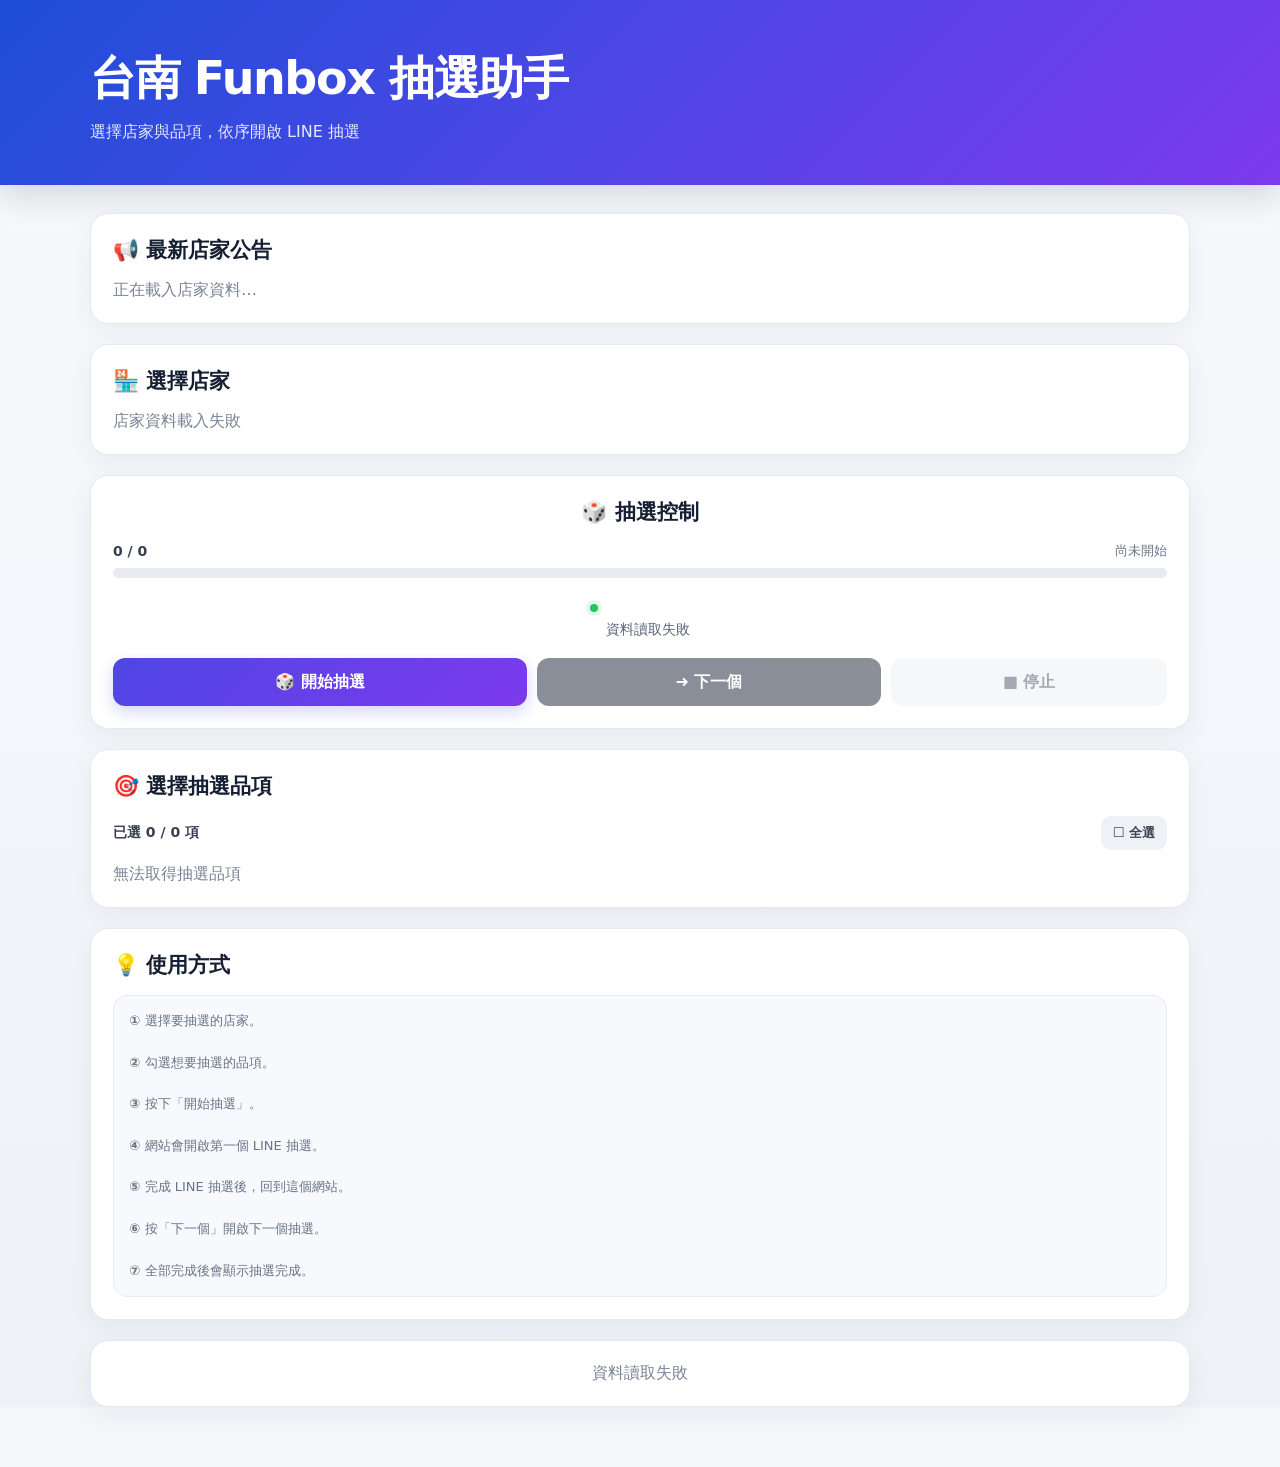
==== commit f8f321c5: "Update index.html" ====
--- a/index.html
+++ b/index.html
@@ -97,45 +97,6 @@
                 <div class="muted">
                     正在載入店家…
                 </div>
-
-            </div>
-
-        </section>
-
-
-        <!-- =================================================
-             抽選品項
-        ================================================== -->
-
-        <section class="section">
-
-            <h2>
-                🎯 選擇抽選品項
-            </h2>
-
-
-            <div class="selection-bar">
-
-                <span id="selectionInfo">
-                    已選 0 / 0 項
-                </span>
-
-
-                <button
-                    type="button"
-                    id="selectAll"
-                >
-                    ☐ 全選
-                </button>
-
-            </div>
-
-
-            <div id="items">
-
-                <p class="muted">
-                    正在載入抽選品項…
-                </p>
 
             </div>
 
@@ -220,12 +181,49 @@
             </div>
 
 
-            <!-- =================================================
-                 完成畫面
-            ================================================== -->
+            <!-- 完成畫面 -->
 
             <div id="completion"></div>
 
+
+        </section>
+
+
+        <!-- =================================================
+             抽選品項
+        ================================================== -->
+
+        <section class="section">
+
+            <h2>
+                🎯 選擇抽選品項
+            </h2>
+
+
+            <div class="selection-bar">
+
+                <span id="selectionInfo">
+                    已選 0 / 0 項
+                </span>
+
+
+                <button
+                    type="button"
+                    id="selectAll"
+                >
+                    ☐ 全選
+                </button>
+
+            </div>
+
+
+            <div id="items">
+
+                <p class="muted">
+                    正在載入抽選品項…
+                </p>
+
+            </div>
 
         </section>
 
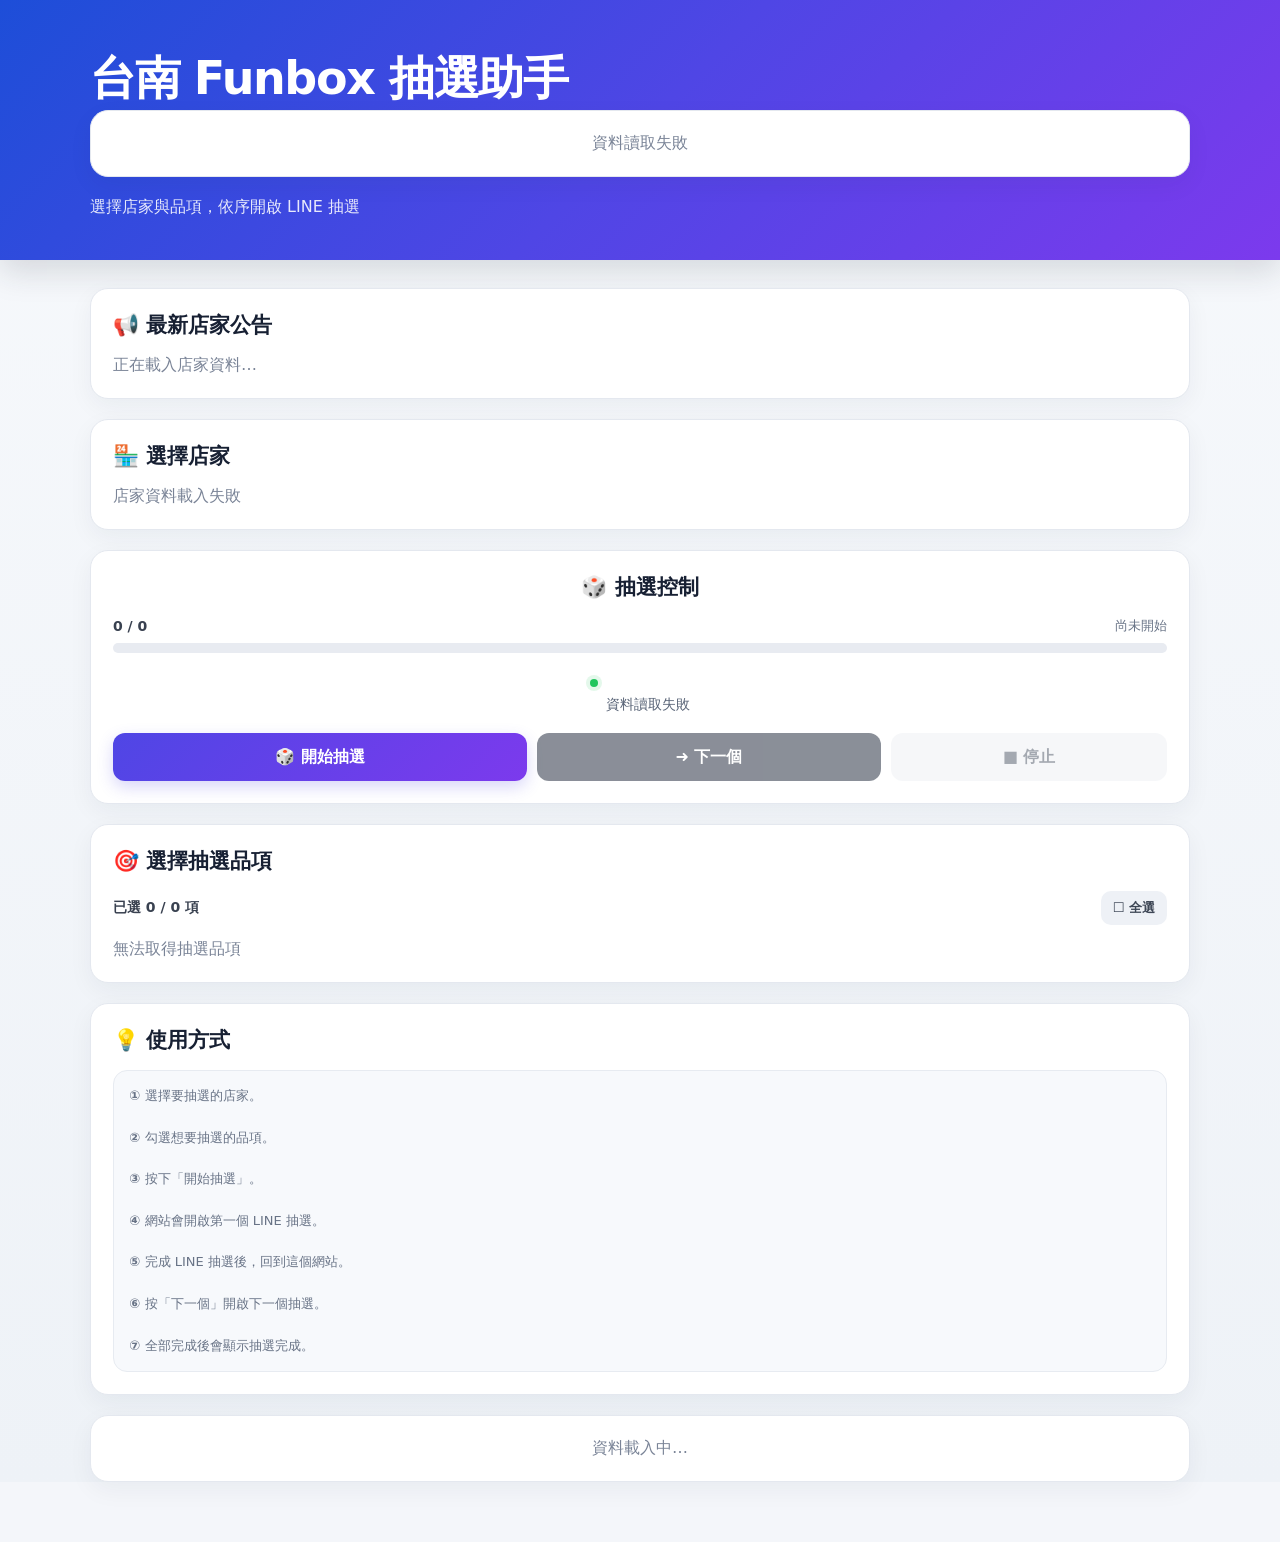
==== commit 9584e68c: "Add loading section for data synchronization Added a loading section to indicate data loading status" ====
--- a/index.html
+++ b/index.html
@@ -45,6 +45,20 @@
                 台南 Funbox 抽選助手
             </h1>
 
+
+            <section class="section">
+
+            <div
+                id="lastSync"
+                class="muted"
+                style="text-align:center;"
+            >
+                資料載入中…
+            </div>
+
+        </section>
+
+            
             <p>
                 選擇店家與品項，依序開啟 LINE 抽選
             </p>
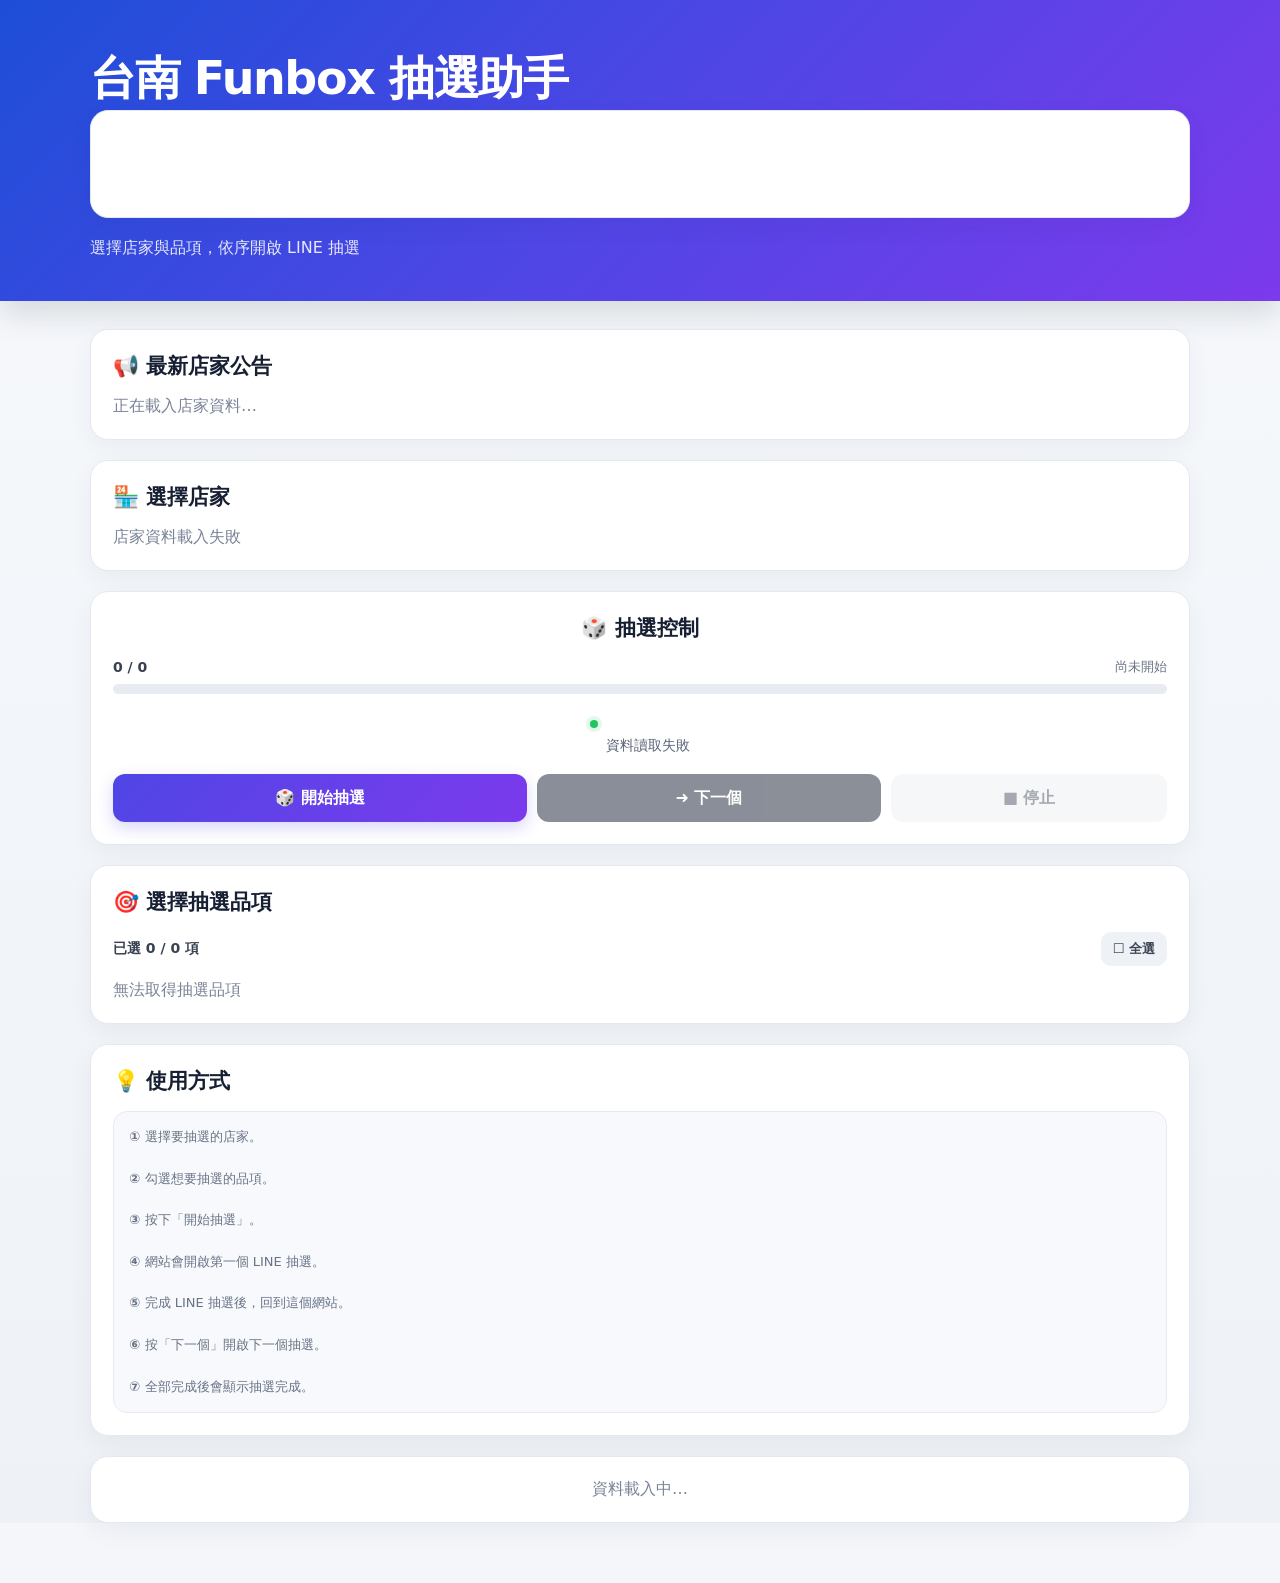
==== commit ca72781d: "Update index.html" ====
--- a/index.html
+++ b/index.html
@@ -43,21 +43,16 @@
 
             <h1>
                 台南 Funbox 抽選助手
+
+                <section class="section">
+
+                    <div id="lastSync">
+                        資料載入中…
+                    </div>
+
+                </section>
+                
             </h1>
-
-
-            <section class="section">
-
-            <div
-                id="lastSync"
-                class="muted"
-                style="text-align:center;"
-            >
-                資料載入中…
-            </div>
-
-        </section>
-
             
             <p>
                 選擇店家與品項，依序開啟 LINE 抽選
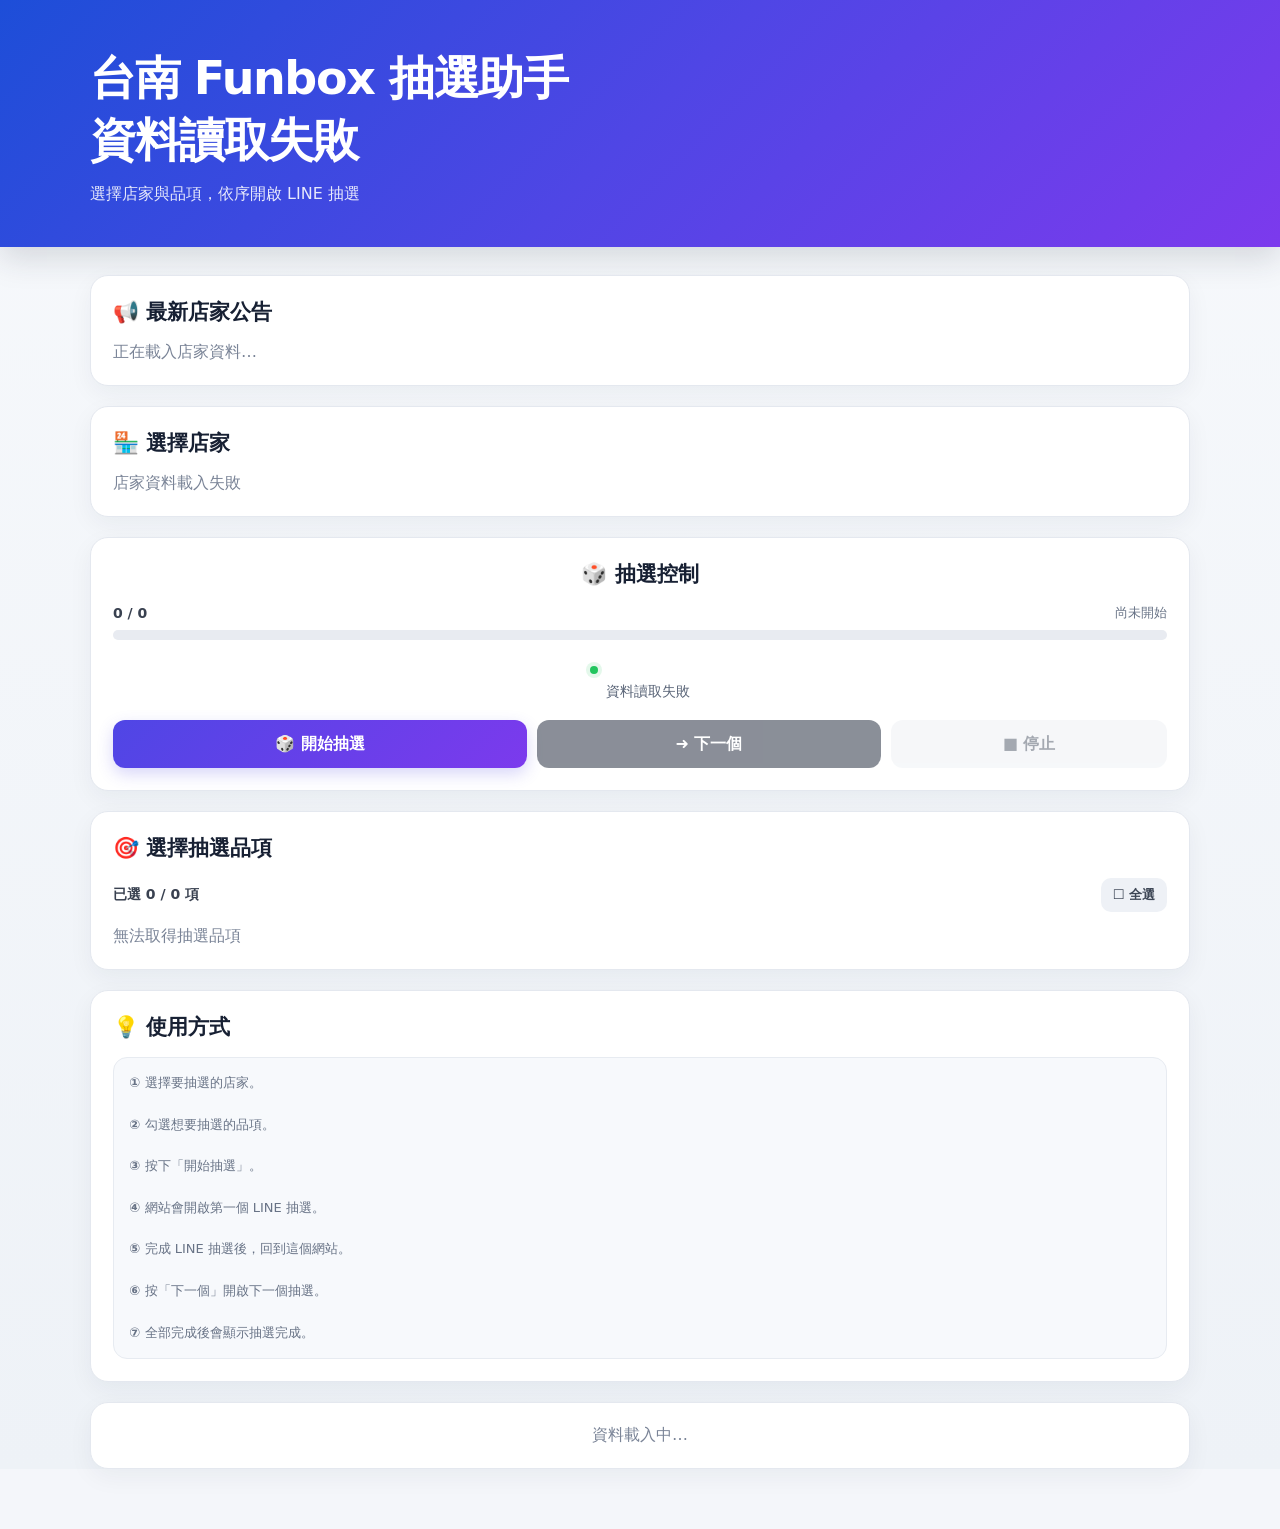
==== commit 952ec69f: "Update index.html" ====
--- a/index.html
+++ b/index.html
@@ -44,7 +44,7 @@
             <h1>
                 台南 Funbox 抽選助手
 
-                <section class="section">
+                <section>
 
                     <div id="lastSync">
                         資料載入中…
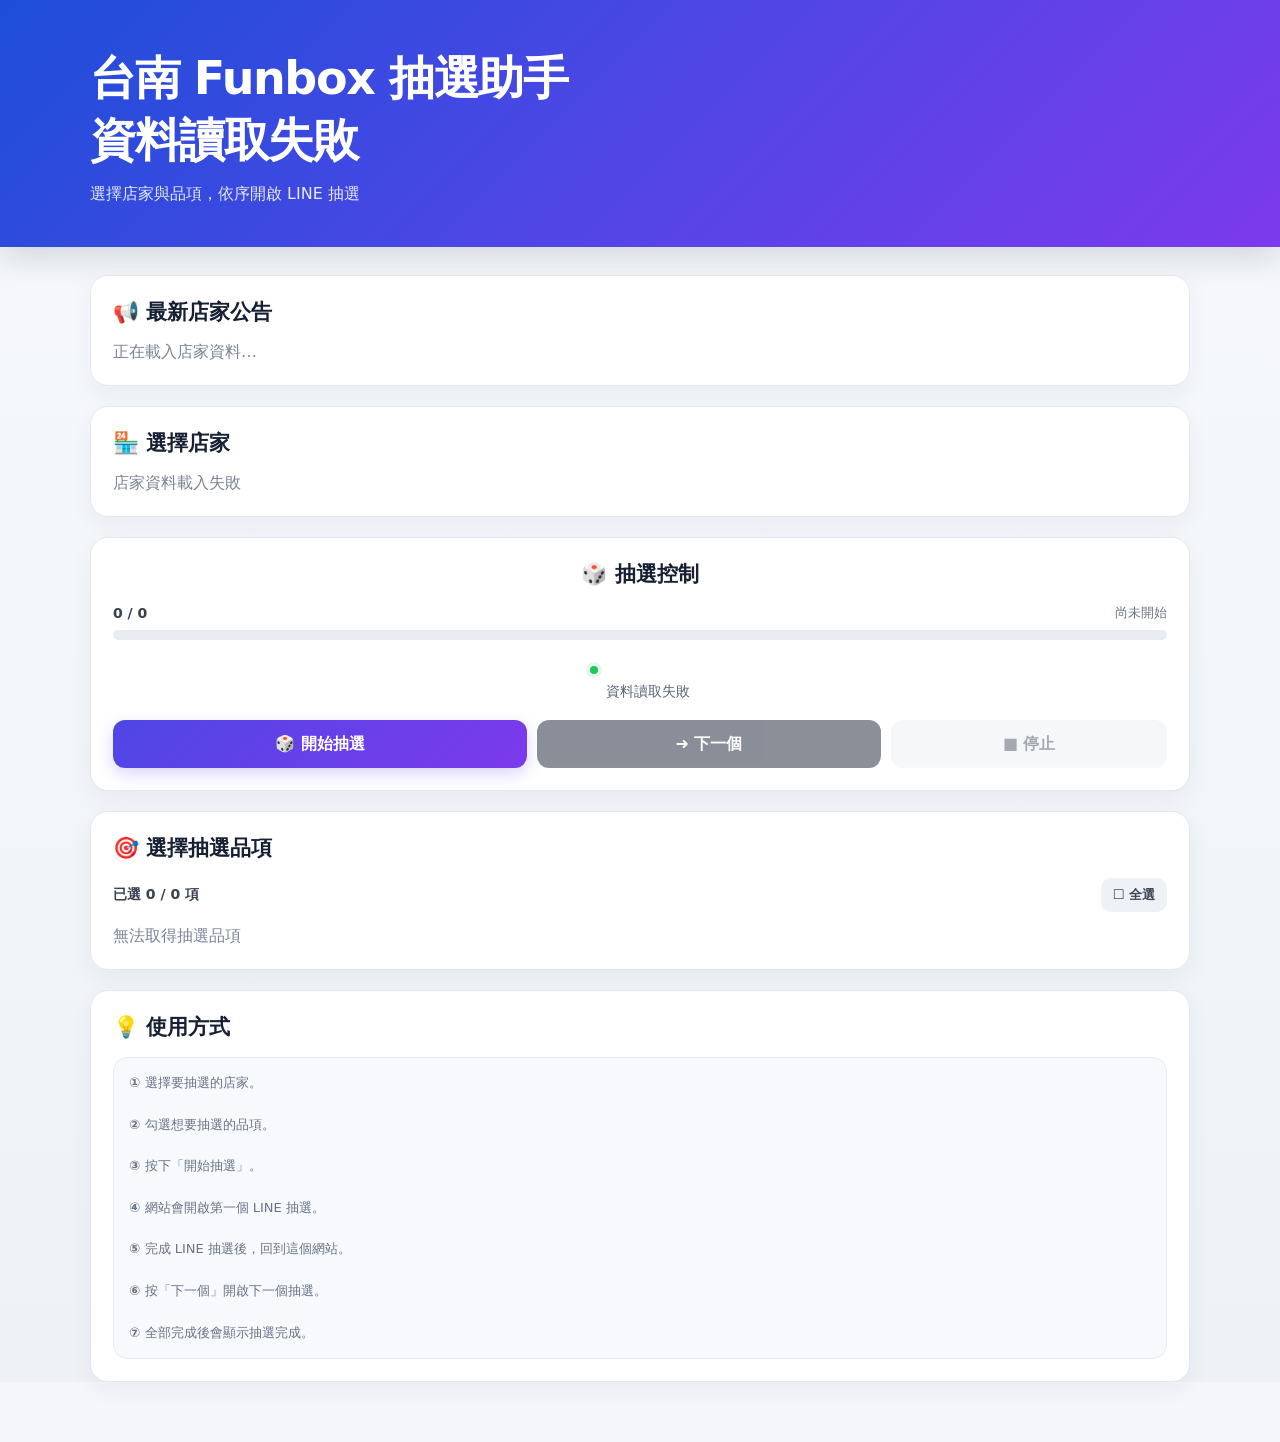
==== commit 07a949b5: "Remove data update section from index.html Removed outdated section for data update and loading mess" ====
--- a/index.html
+++ b/index.html
@@ -319,23 +319,6 @@
         </section>
 
 
-        <!-- =================================================
-             資料更新
-        ================================================== -->
-
-        <section class="section">
-
-            <div
-                id="lastSync"
-                class="muted"
-                style="text-align:center;"
-            >
-                資料載入中…
-            </div>
-
-        </section>
-
-
     </main>
 
 
